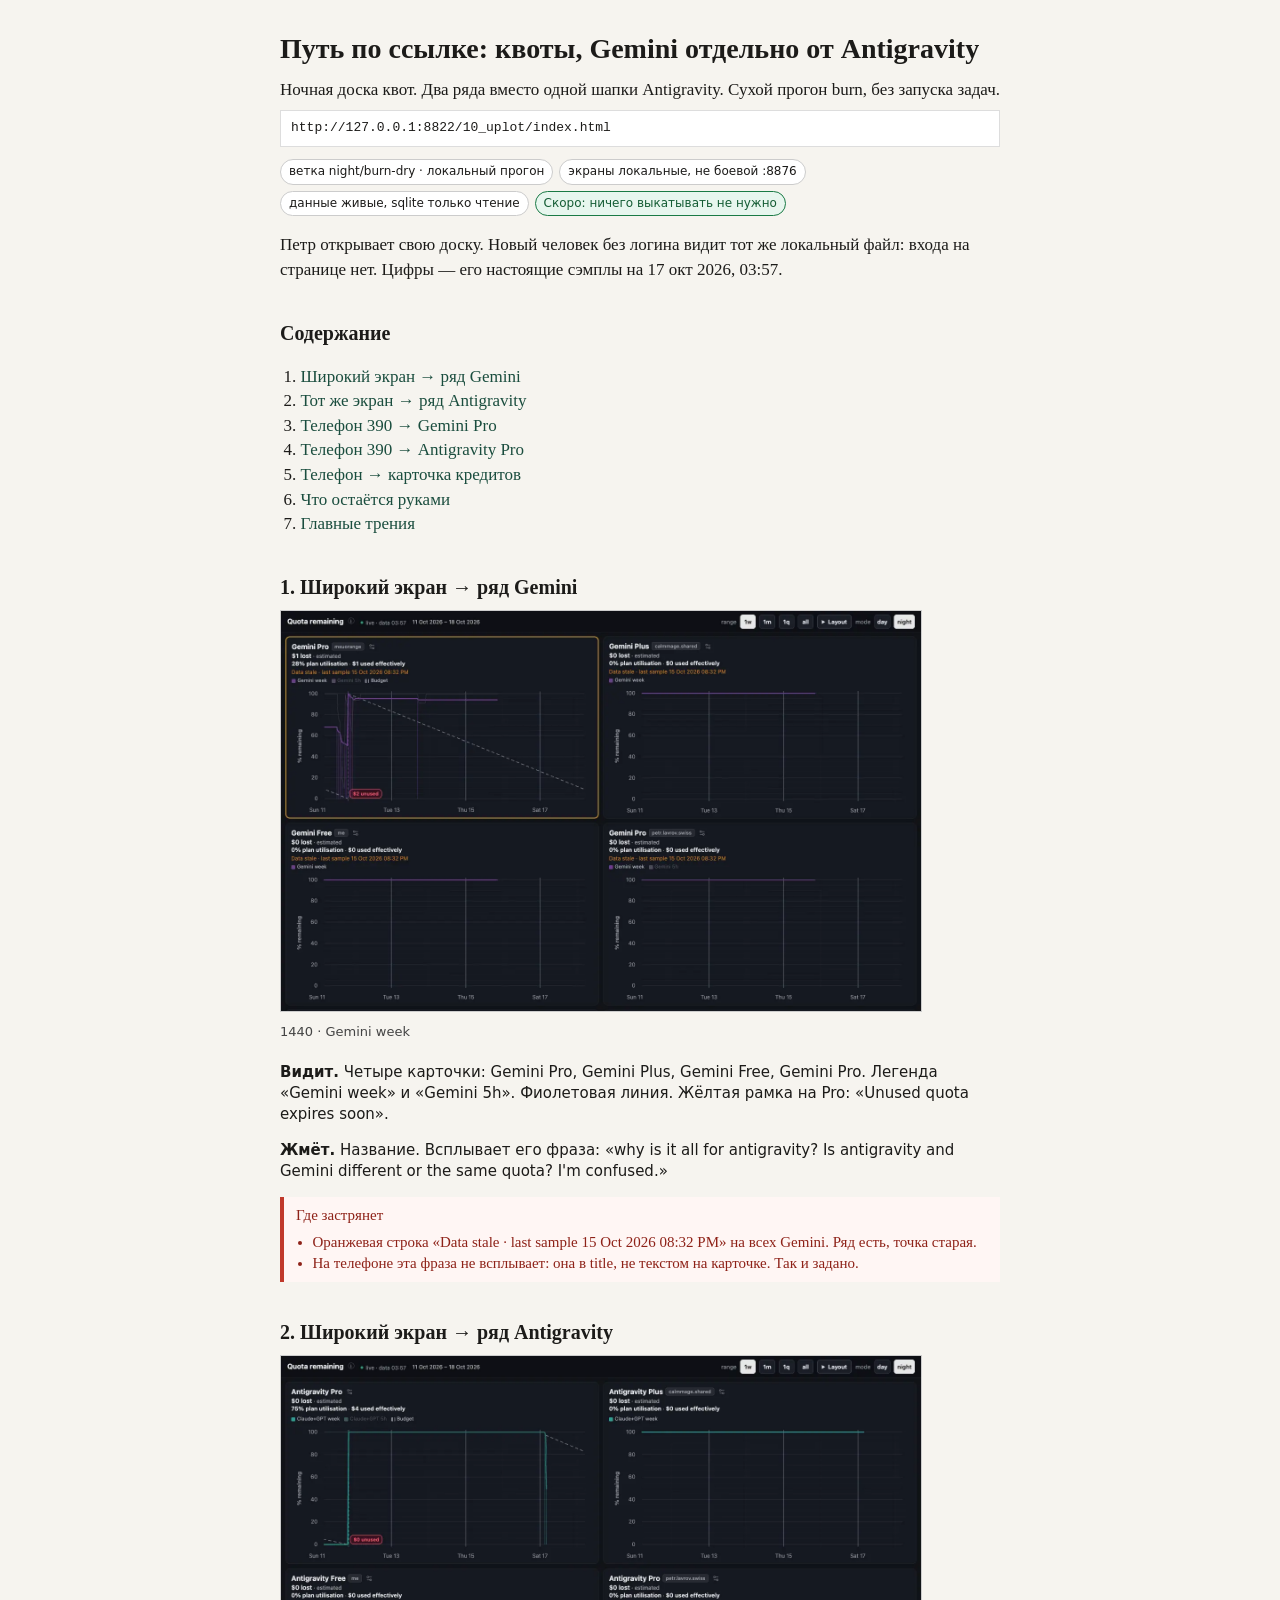
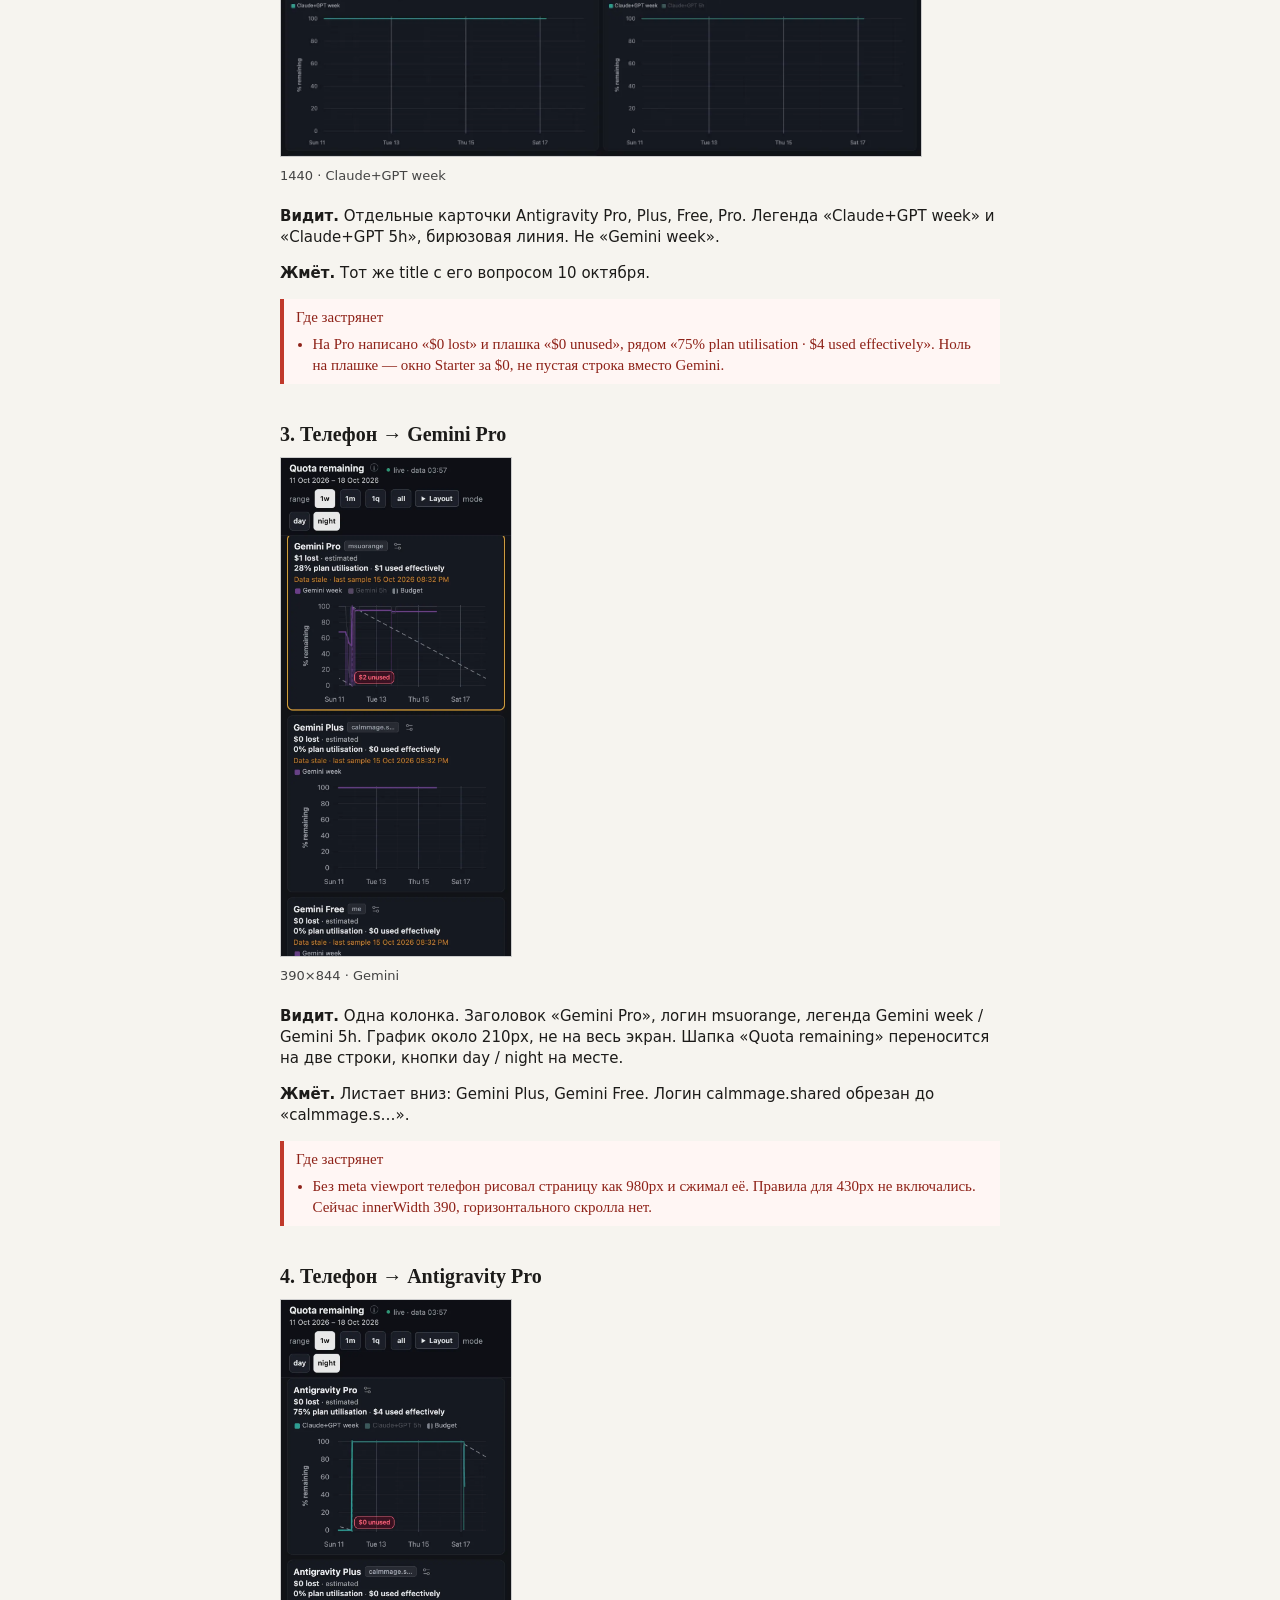
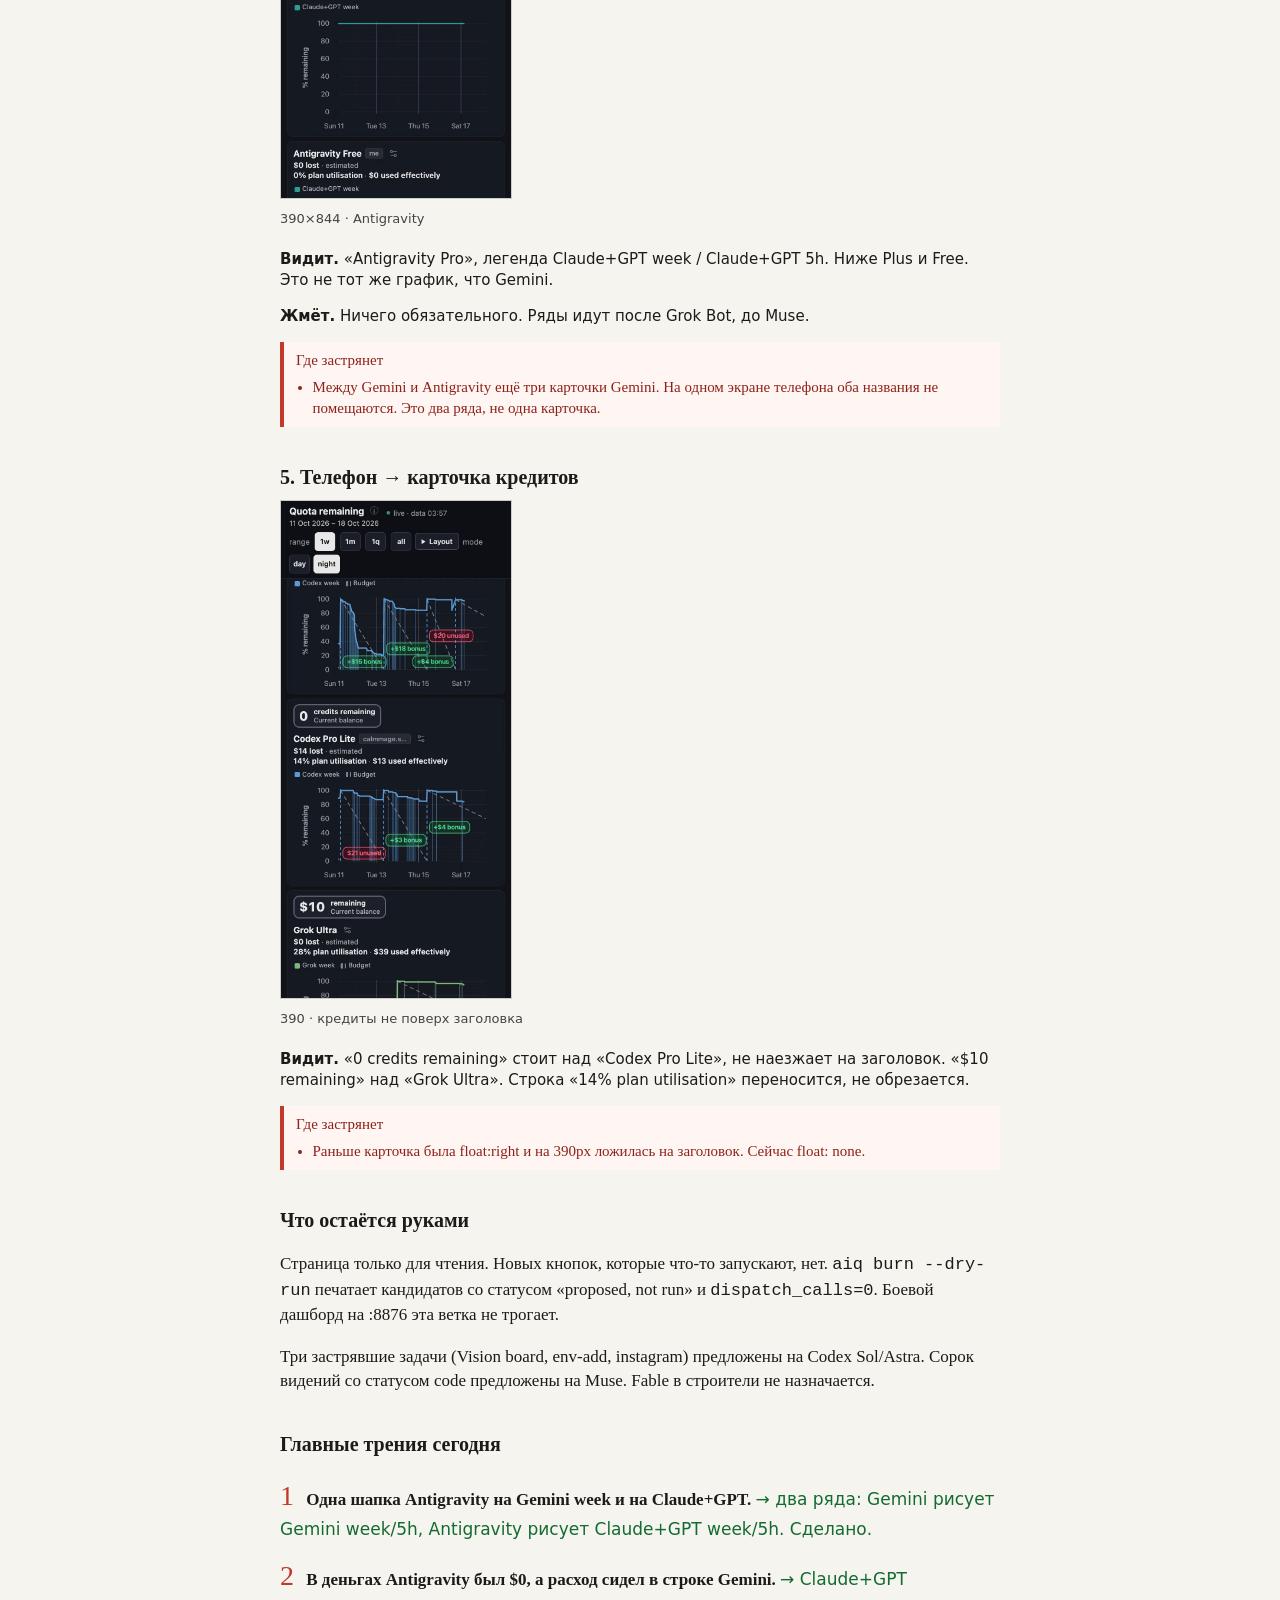
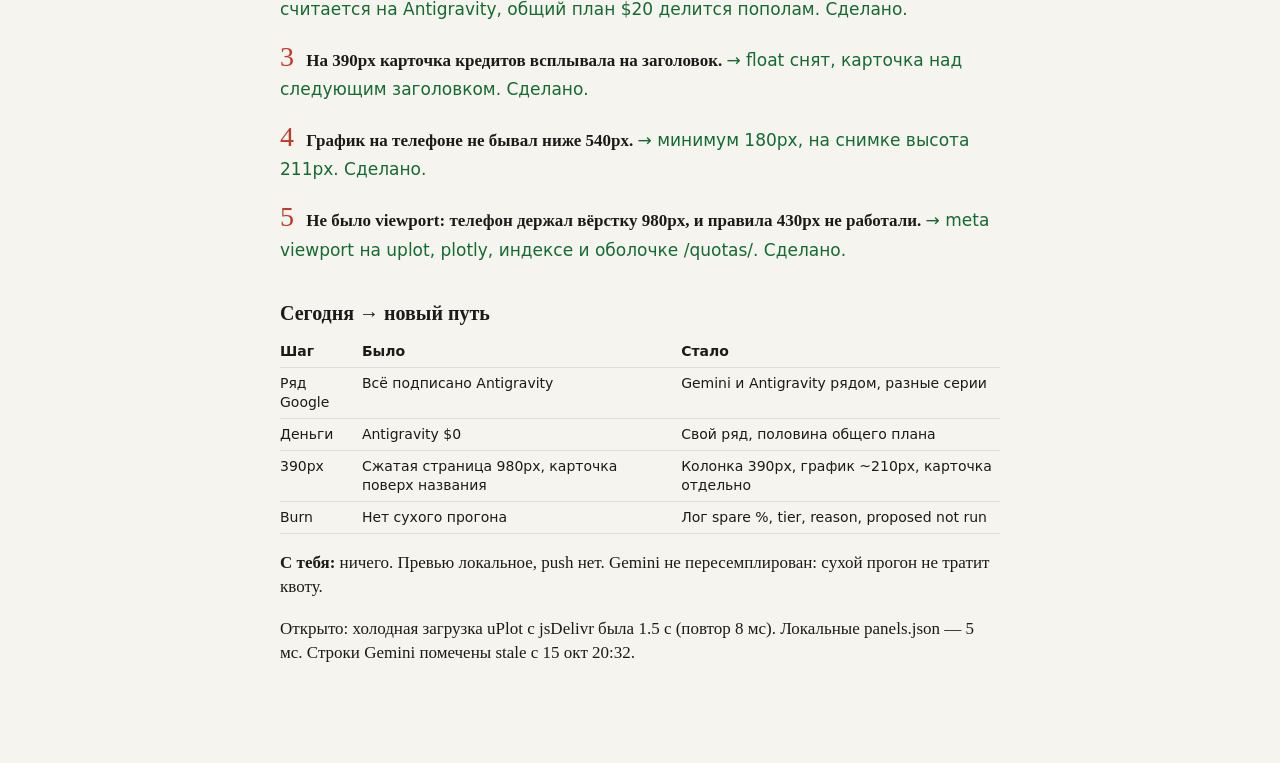
==== docs/journey/index.html @ d77d855f "Split Gemini from Antigravity and dry-run spare-quota burns. Pick stays grok, claude, codex unless a" ====
<!DOCTYPE html>
<html lang="ru">
<head>
<meta charset="utf-8"/>
<meta name="viewport" content="width=device-width, initial-scale=1"/>
<title>Путь по ссылке: квоты Gemini и Antigravity</title>
<style>
  :root { color-scheme: light; }
  body { margin: 0; background: #f6f4ef; color: #1c1b19; font: 17px/1.45 Georgia, "Iowan Old Style", serif; }
  main { max-width: 720px; margin: 0 auto; padding: 32px 20px 80px; }
  h1 { font-size: 28px; line-height: 1.2; margin: 0 0 12px; }
  h2 { font-size: 20px; margin: 36px 0 8px; }
  a { color: #1a4d3e; }
  .post { margin: 0 0 8px; }
  code.box { display: block; background: #fff; border: 1px solid #ddd; padding: 8px 10px; font-family: ui-monospace, monospace; font-size: 13px; overflow-wrap: anywhere; }
  .chips { display: flex; flex-wrap: wrap; gap: 6px; margin: 12px 0; }
  .chip { font: 12px/1.3 ui-sans-serif, system-ui, sans-serif; background: #fff; border: 1px solid #ccc; border-radius: 99px; padding: 4px 8px; }
  .chip.green { background: #e7f6ee; border-color: #1a7a45; color: #145c34; }
  nav ol { padding-left: 1.2em; }
  nav a { text-decoration: none; }
  figure { margin: 12px 0; }
  .strip { display: flex; gap: 12px; overflow-x: auto; padding-bottom: 6px; }
  .strip figure { margin: 0; flex: 0 0 auto; }
  .strip img.phone { width: 230px; height: auto; border: 1px solid #ccc; background: #111; }
  .strip img.wide { width: 640px; max-width: 100%; height: auto; border: 1px solid #ccc; }
  figcaption { font: 13px/1.3 ui-sans-serif, system-ui, sans-serif; color: #444; margin-top: 4px; }
  .lines { font: 15px/1.4 ui-sans-serif, system-ui, sans-serif; }
  .stuck { margin-top: 8px; background: #fff6f4; border-left: 4px solid #c0392b; padding: 8px 12px; font-family: "Marker Felt", "Bradley Hand", cursive; color: #8e2218; }
  .stuck ul { margin: 6px 0 0; padding-left: 1.1em; }
  .fix { color: #146b32; font-family: ui-sans-serif, system-ui, sans-serif; font-style: normal; }
  ol.fric { list-style: none; padding: 0; }
  ol.fric li { margin: 0 0 14px; }
  ol.fric .n { font-family: "Marker Felt", "Bradley Hand", cursive; color: #c0392b; font-size: 28px; margin-right: 8px; }
  table { width: 100%; border-collapse: collapse; font: 14px/1.35 ui-sans-serif, system-ui, sans-serif; }
  th, td { border-bottom: 1px solid #ddd; text-align: left; vertical-align: top; padding: 6px 8px 6px 0; }
  .frame { max-height: 420px; overflow: auto; border: 1px solid #ccc; background: #111; }
</style>
</head>
<body>
<main>
<h1>Путь по ссылке: квоты, Gemini отдельно от Antigravity</h1>
<p class="post">Ночная доска квот. Два ряда вместо одной шапки Antigravity. Сухой прогон burn, без запуска задач.</p>
<code class="box">http://127.0.0.1:8822/10_uplot/index.html</code>
<div class="chips">
  <span class="chip">ветка night/burn-dry · локальный прогон</span>
  <span class="chip">экраны локальные, не боевой :8876</span>
  <span class="chip">данные живые, sqlite только чтение</span>
  <span class="chip green">Скоро: ничего выкатывать не нужно</span>
</div>
<p>Петр открывает свою доску. Новый человек без логина видит тот же локальный файл: входа на странице нет. Цифры — его настоящие сэмплы на 17 окт 2026, 03:57.</p>
<nav>
<h2>Содержание</h2>
<ol>
  <li><a href="#s1">Широкий экран → ряд Gemini</a></li>
  <li><a href="#s2">Тот же экран → ряд Antigravity</a></li>
  <li><a href="#s3">Телефон 390 → Gemini Pro</a></li>
  <li><a href="#s4">Телефон 390 → Antigravity Pro</a></li>
  <li><a href="#s5">Телефон → карточка кредитов</a></li>
  <li><a href="#admin">Что остаётся руками</a></li>
  <li><a href="#fric">Главные трения</a></li>
</ol>
</nav>

<section id="s1">
<h2>1. Широкий экран → ряд Gemini</h2>
<div class="strip"><figure><img class="wide" src="img/01-desktop-gemini.webp" alt="Четыре панели Gemini на широком экране"/><figcaption>1440 · Gemini week</figcaption></figure></div>
<div class="lines">
<p><b>Видит.</b> Четыре карточки: Gemini Pro, Gemini Plus, Gemini Free, Gemini Pro. Легенда «Gemini week» и «Gemini 5h». Фиолетовая линия. Жёлтая рамка на Pro: «Unused quota expires soon».</p>
<p><b>Жмёт.</b> Название. Всплывает его фраза: «why is it all for antigravity? Is antigravity and Gemini different or the same quota? I'm confused.»</p>
<div class="stuck">Где застрянет
<ul>
<li>Оранжевая строка «Data stale · last sample 15 Oct 2026 08:32 PM» на всех Gemini. Ряд есть, точка старая.</li>
<li>На телефоне эта фраза не всплывает: она в title, не текстом на карточке. Так и задано.</li>
</ul>
</div>
</div>
</section>

<section id="s2">
<h2>2. Широкий экран → ряд Antigravity</h2>
<div class="strip"><figure><img class="wide" src="img/02-desktop-antigravity.webp" alt="Четыре панели Antigravity с легендой Claude+GPT"/><figcaption>1440 · Claude+GPT week</figcaption></figure></div>
<div class="lines">
<p><b>Видит.</b> Отдельные карточки Antigravity Pro, Plus, Free, Pro. Легенда «Claude+GPT week» и «Claude+GPT 5h», бирюзовая линия. Не «Gemini week».</p>
<p><b>Жмёт.</b> Тот же title с его вопросом 10 октября.</p>
<div class="stuck">Где застрянет
<ul>
<li>На Pro написано «$0 lost» и плашка «$0 unused», рядом «75% plan utilisation · $4 used effectively». Ноль на плашке — окно Starter за $0, не пустая строка вместо Gemini.</li>
</ul>
</div>
</div>
</section>

<section id="s3">
<h2>3. Телефон → Gemini Pro</h2>
<div class="strip"><figure><img class="phone" src="img/03-phone-gemini.webp" alt="Телефон: Gemini Pro и Gemini Plus"/><figcaption>390×844 · Gemini</figcaption></figure></div>
<div class="lines">
<p><b>Видит.</b> Одна колонка. Заголовок «Gemini Pro», логин msuorange, легенда Gemini week / Gemini 5h. График около 210px, не на весь экран. Шапка «Quota remaining» переносится на две строки, кнопки day / night на месте.</p>
<p><b>Жмёт.</b> Листает вниз: Gemini Plus, Gemini Free. Логин calmmage.shared обрезан до «calmmage.s…».</p>
<div class="stuck">Где застрянет
<ul>
<li>Без meta viewport телефон рисовал страницу как 980px и сжимал её. Правила для 430px не включались. Сейчас innerWidth 390, горизонтального скролла нет.</li>
</ul>
</div>
</div>
</section>

<section id="s4">
<h2>4. Телефон → Antigravity Pro</h2>
<div class="strip"><figure><img class="phone" src="img/04-phone-antigravity.webp" alt="Телефон: Antigravity Pro с Claude+GPT week"/><figcaption>390×844 · Antigravity</figcaption></figure></div>
<div class="lines">
<p><b>Видит.</b> «Antigravity Pro», легенда Claude+GPT week / Claude+GPT 5h. Ниже Plus и Free. Это не тот же график, что Gemini.</p>
<p><b>Жмёт.</b> Ничего обязательного. Ряды идут после Grok Bot, до Muse.</p>
<div class="stuck">Где застрянет
<ul>
<li>Между Gemini и Antigravity ещё три карточки Gemini. На одном экране телефона оба названия не помещаются. Это два ряда, не одна карточка.</li>
</ul>
</div>
</div>
</section>

<section id="s5">
<h2>5. Телефон → карточка кредитов</h2>
<div class="strip"><figure><img class="phone" src="img/05-phone-codex-credits.webp" alt="Телефон: кредиты Codex над заголовком следующей панели"/><figcaption>390 · кредиты не поверх заголовка</figcaption></figure></div>
<div class="lines">
<p><b>Видит.</b> «0 credits remaining» стоит над «Codex Pro Lite», не наезжает на заголовок. «$10 remaining» над «Grok Ultra». Строка «14% plan utilisation» переносится, не обрезается.</p>
<div class="stuck">Где застрянет
<ul>
<li>Раньше карточка была float:right и на 390px ложилась на заголовок. Сейчас float: none.</li>
</ul>
</div>
</div>
</section>

<section id="admin">
<h2>Что остаётся руками</h2>
<p>Страница только для чтения. Новых кнопок, которые что-то запускают, нет. <code>aiq burn --dry-run</code> печатает кандидатов со статусом «proposed, not run» и <code>dispatch_calls=0</code>. Боевой дашборд на :8876 эта ветка не трогает.</p>
<p>Три застрявшие задачи (Vision board, env-add, instagram) предложены на Codex Sol/Astra. Сорок видений со статусом code предложены на Muse. Fable в строители не назначается.</p>
</section>

<section id="fric">
<h2>Главные трения сегодня</h2>
<ol class="fric">
<li><span class="n">1</span> <b>Одна шапка Antigravity на Gemini week и на Claude+GPT.</b> <span class="fix">→ два ряда: Gemini рисует Gemini week/5h, Antigravity рисует Claude+GPT week/5h. Сделано.</span></li>
<li><span class="n">2</span> <b>В деньгах Antigravity был $0, а расход сидел в строке Gemini.</b> <span class="fix">→ Claude+GPT считается на Antigravity, общий план $20 делится пополам. Сделано.</span></li>
<li><span class="n">3</span> <b>На 390px карточка кредитов всплывала на заголовок.</b> <span class="fix">→ float снят, карточка над следующим заголовком. Сделано.</span></li>
<li><span class="n">4</span> <b>График на телефоне не бывал ниже 540px.</b> <span class="fix">→ минимум 180px, на снимке высота 211px. Сделано.</span></li>
<li><span class="n">5</span> <b>Не было viewport: телефон держал вёрстку 980px, и правила 430px не работали.</b> <span class="fix">→ meta viewport на uplot, plotly, индексе и оболочке /quotas/. Сделано.</span></li>
</ol>
<h2>Сегодня → новый путь</h2>
<table>
<tr><th>Шаг</th><th>Было</th><th>Стало</th></tr>
<tr><td>Ряд Google</td><td>Всё подписано Antigravity</td><td>Gemini и Antigravity рядом, разные серии</td></tr>
<tr><td>Деньги</td><td>Antigravity $0</td><td>Свой ряд, половина общего плана</td></tr>
<tr><td>390px</td><td>Сжатая страница 980px, карточка поверх названия</td><td>Колонка 390px, график ~210px, карточка отдельно</td></tr>
<tr><td>Burn</td><td>Нет сухого прогона</td><td>Лог spare %, tier, reason, proposed not run</td></tr>
</table>
<p><b>С тебя:</b> ничего. Превью локальное, push нет. Gemini не пересемплирован: сухой прогон не тратит квоту.</p>
<p>Открыто: холодная загрузка uPlot с jsDelivr была 1.5 с (повтор 8 мс). Локальные panels.json — 5 мс. Строки Gemini помечены stale с 15 окт 20:32.</p>
</section>
</main>
</body>
</html>
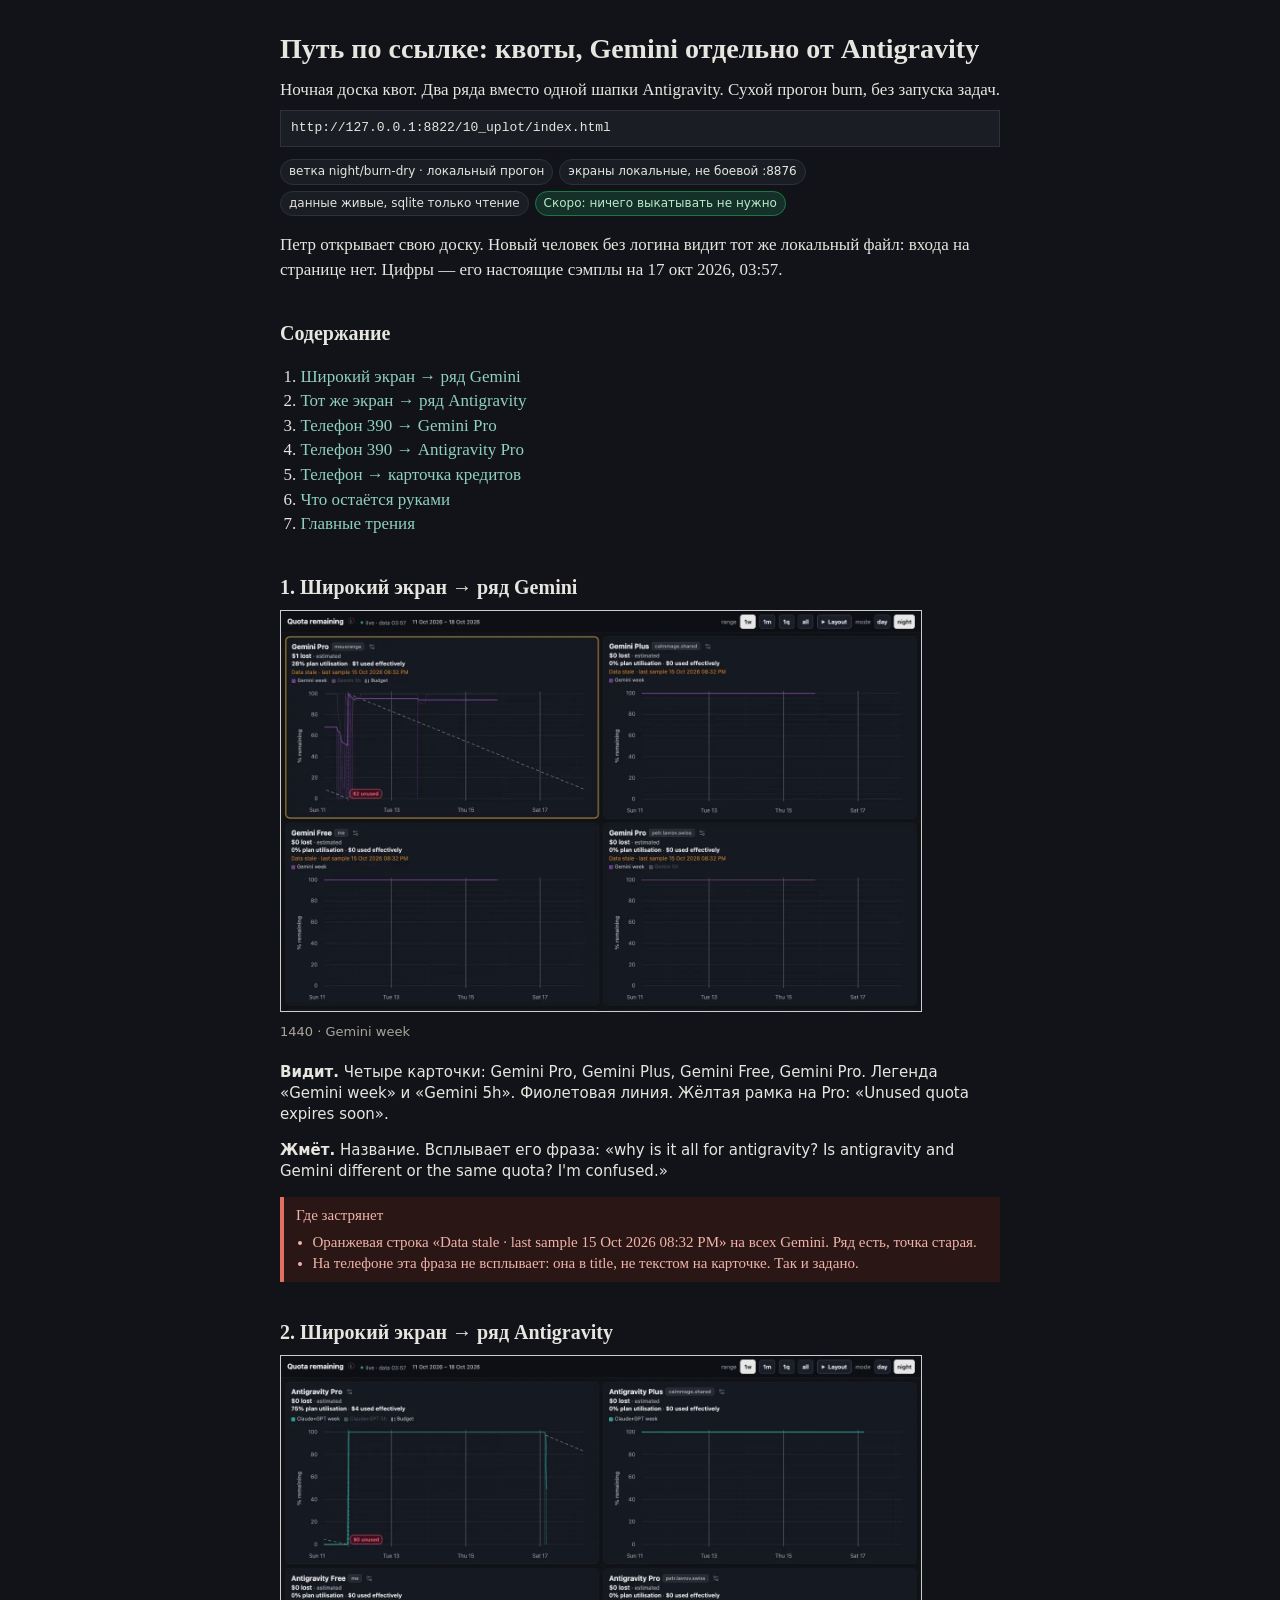
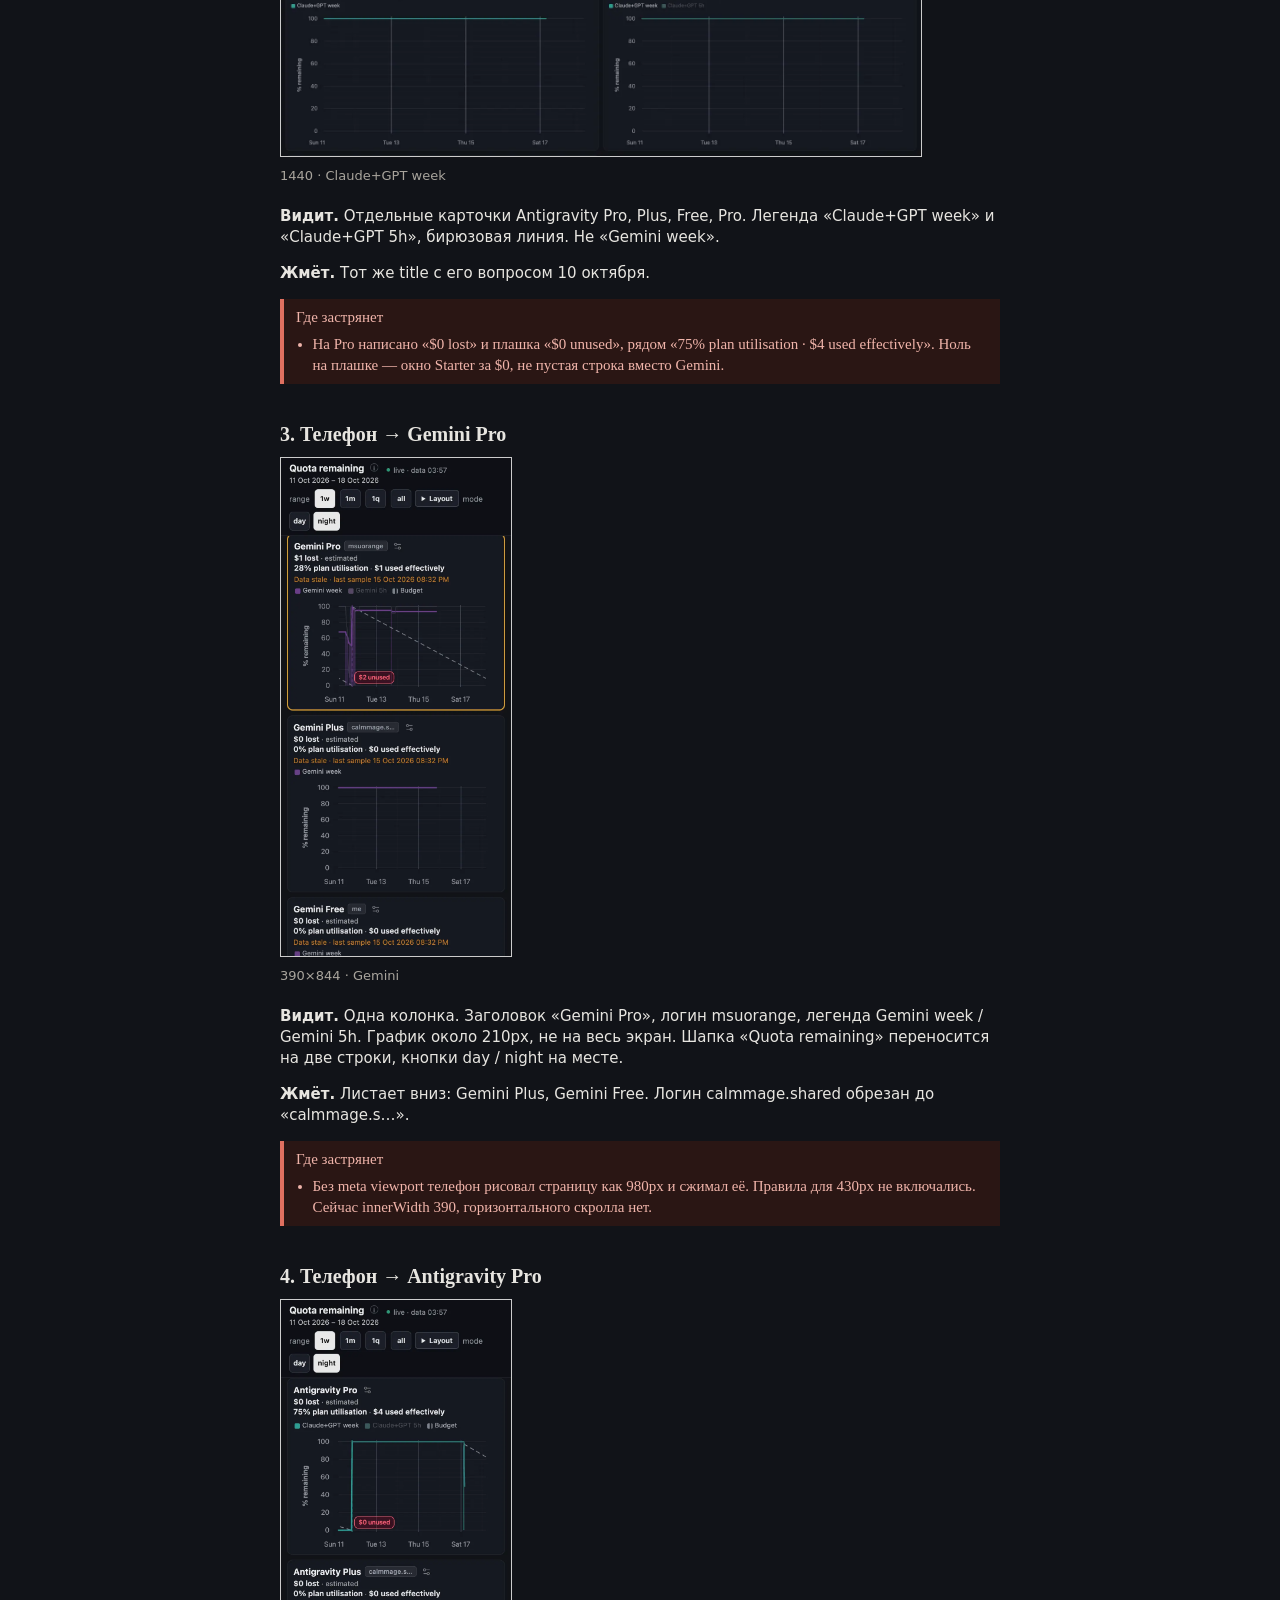
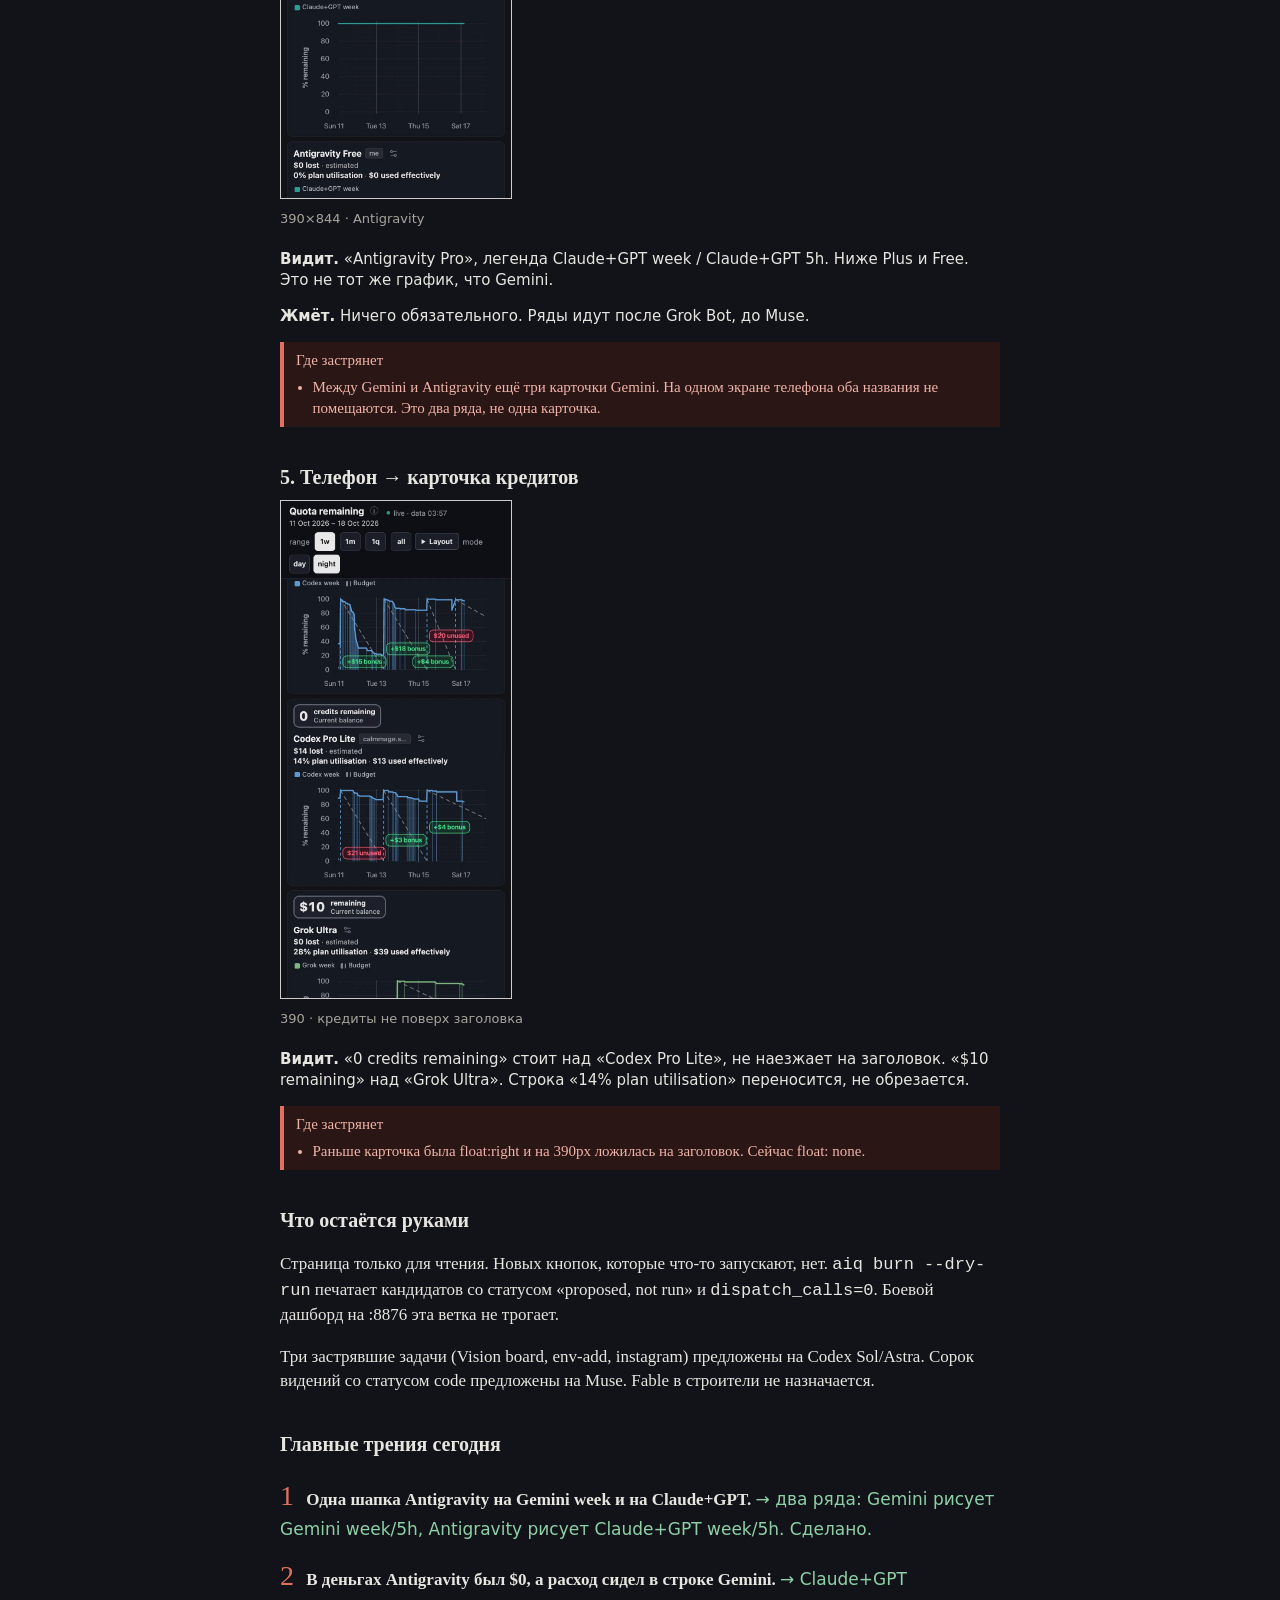
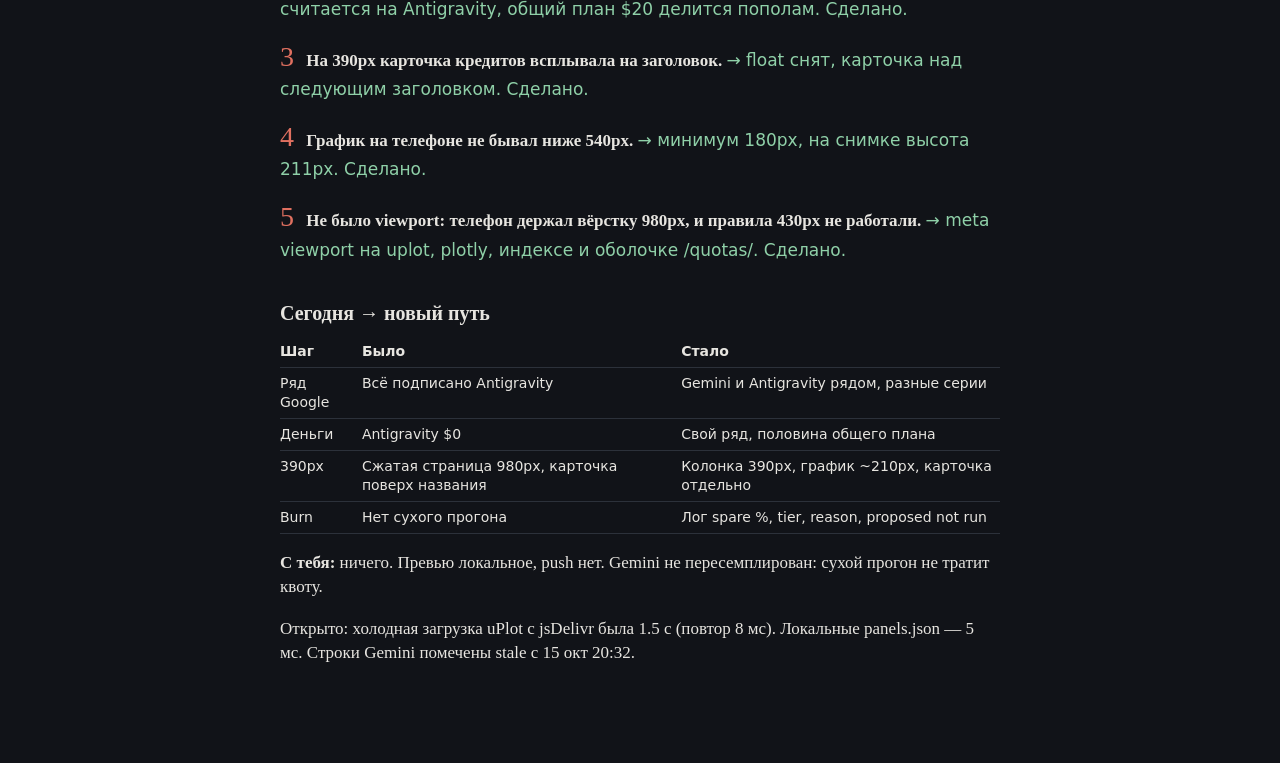
==== commit 4f56a46f: "Retint the quota journey to the night board. The report was a cream page. It now uses the same dark " ====
--- a/docs/journey/index.html
+++ b/docs/journey/index.html
@@ -5,17 +5,17 @@
 <meta name="viewport" content="width=device-width, initial-scale=1"/>
 <title>Путь по ссылке: квоты Gemini и Antigravity</title>
 <style>
-  :root { color-scheme: light; }
-  body { margin: 0; background: #f6f4ef; color: #1c1b19; font: 17px/1.45 Georgia, "Iowan Old Style", serif; }
+  :root { color-scheme: dark; }
+  body { margin: 0; background: #111318; color: #e7e5e0; font: 17px/1.45 Georgia, "Iowan Old Style", serif; }
   main { max-width: 720px; margin: 0 auto; padding: 32px 20px 80px; }
   h1 { font-size: 28px; line-height: 1.2; margin: 0 0 12px; }
   h2 { font-size: 20px; margin: 36px 0 8px; }
-  a { color: #1a4d3e; }
+  a { color: #8fd0c0; }
   .post { margin: 0 0 8px; }
-  code.box { display: block; background: #fff; border: 1px solid #ddd; padding: 8px 10px; font-family: ui-monospace, monospace; font-size: 13px; overflow-wrap: anywhere; }
+  code.box { display: block; background: #1a1d24; color: #e7e5e0; border: 1px solid #2c313a; padding: 8px 10px; font-family: ui-monospace, monospace; font-size: 13px; overflow-wrap: anywhere; }
   .chips { display: flex; flex-wrap: wrap; gap: 6px; margin: 12px 0; }
-  .chip { font: 12px/1.3 ui-sans-serif, system-ui, sans-serif; background: #fff; border: 1px solid #ccc; border-radius: 99px; padding: 4px 8px; }
-  .chip.green { background: #e7f6ee; border-color: #1a7a45; color: #145c34; }
+  .chip { font: 12px/1.3 ui-sans-serif, system-ui, sans-serif; background: #1a1d24; color: #e7e5e0; border: 1px solid #2c313a; border-radius: 99px; padding: 4px 8px; }
+  .chip.green { background: #143028; border-color: #1a7a45; color: #b7ebc9; }
   nav ol { padding-left: 1.2em; }
   nav a { text-decoration: none; }
   figure { margin: 12px 0; }
@@ -23,16 +23,16 @@
   .strip figure { margin: 0; flex: 0 0 auto; }
   .strip img.phone { width: 230px; height: auto; border: 1px solid #ccc; background: #111; }
   .strip img.wide { width: 640px; max-width: 100%; height: auto; border: 1px solid #ccc; }
-  figcaption { font: 13px/1.3 ui-sans-serif, system-ui, sans-serif; color: #444; margin-top: 4px; }
+  figcaption { font: 13px/1.3 ui-sans-serif, system-ui, sans-serif; color: #a8a49c; margin-top: 4px; }
   .lines { font: 15px/1.4 ui-sans-serif, system-ui, sans-serif; }
-  .stuck { margin-top: 8px; background: #fff6f4; border-left: 4px solid #c0392b; padding: 8px 12px; font-family: "Marker Felt", "Bradley Hand", cursive; color: #8e2218; }
+  .stuck { margin-top: 8px; background: #2a1614; border-left: 4px solid #e07060; padding: 8px 12px; font-family: "Marker Felt", "Bradley Hand", cursive; color: #f0b4aa; }
   .stuck ul { margin: 6px 0 0; padding-left: 1.1em; }
-  .fix { color: #146b32; font-family: ui-sans-serif, system-ui, sans-serif; font-style: normal; }
+  .fix { color: #8fd0a8; font-family: ui-sans-serif, system-ui, sans-serif; font-style: normal; }
   ol.fric { list-style: none; padding: 0; }
   ol.fric li { margin: 0 0 14px; }
-  ol.fric .n { font-family: "Marker Felt", "Bradley Hand", cursive; color: #c0392b; font-size: 28px; margin-right: 8px; }
+  ol.fric .n { font-family: "Marker Felt", "Bradley Hand", cursive; color: #e07060; font-size: 28px; margin-right: 8px; }
   table { width: 100%; border-collapse: collapse; font: 14px/1.35 ui-sans-serif, system-ui, sans-serif; }
-  th, td { border-bottom: 1px solid #ddd; text-align: left; vertical-align: top; padding: 6px 8px 6px 0; }
+  th, td { border-bottom: 1px solid #2c313a; text-align: left; vertical-align: top; padding: 6px 8px 6px 0; }
   .frame { max-height: 420px; overflow: auto; border: 1px solid #ccc; background: #111; }
 </style>
 </head>
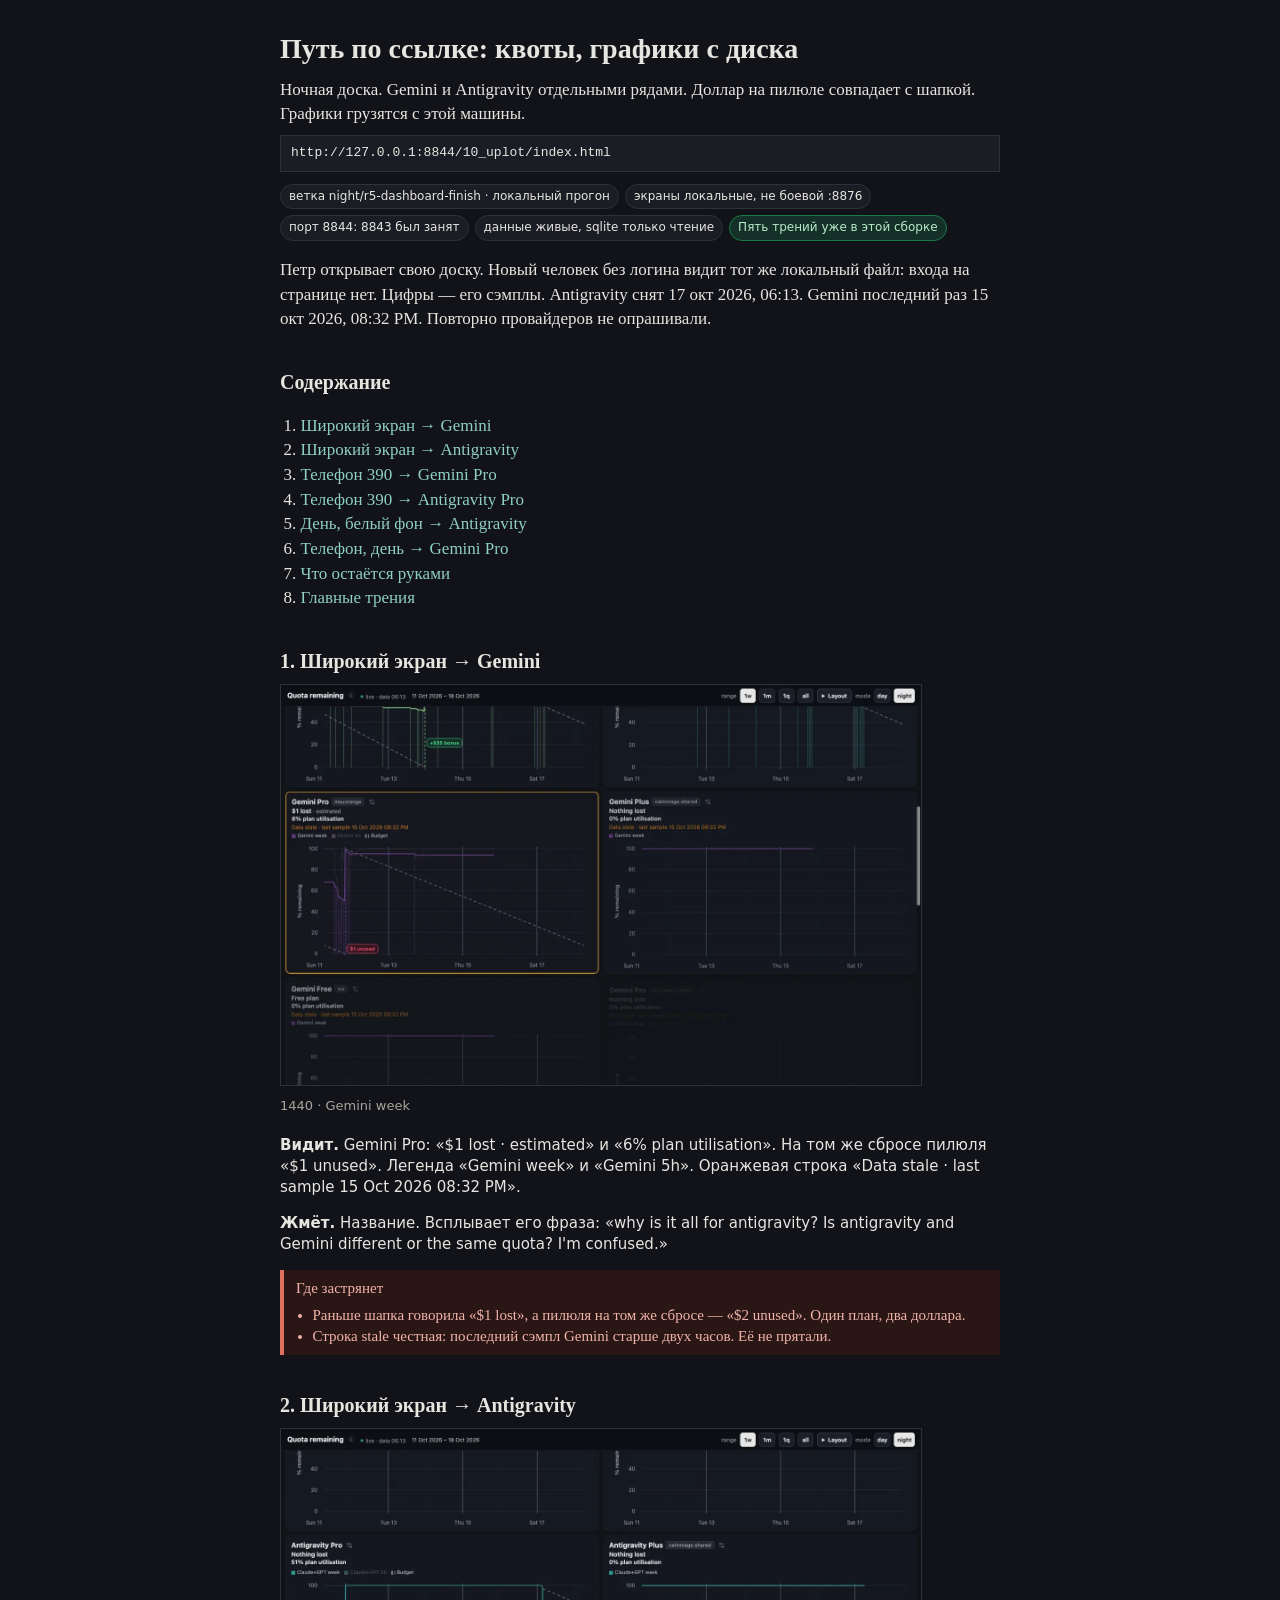
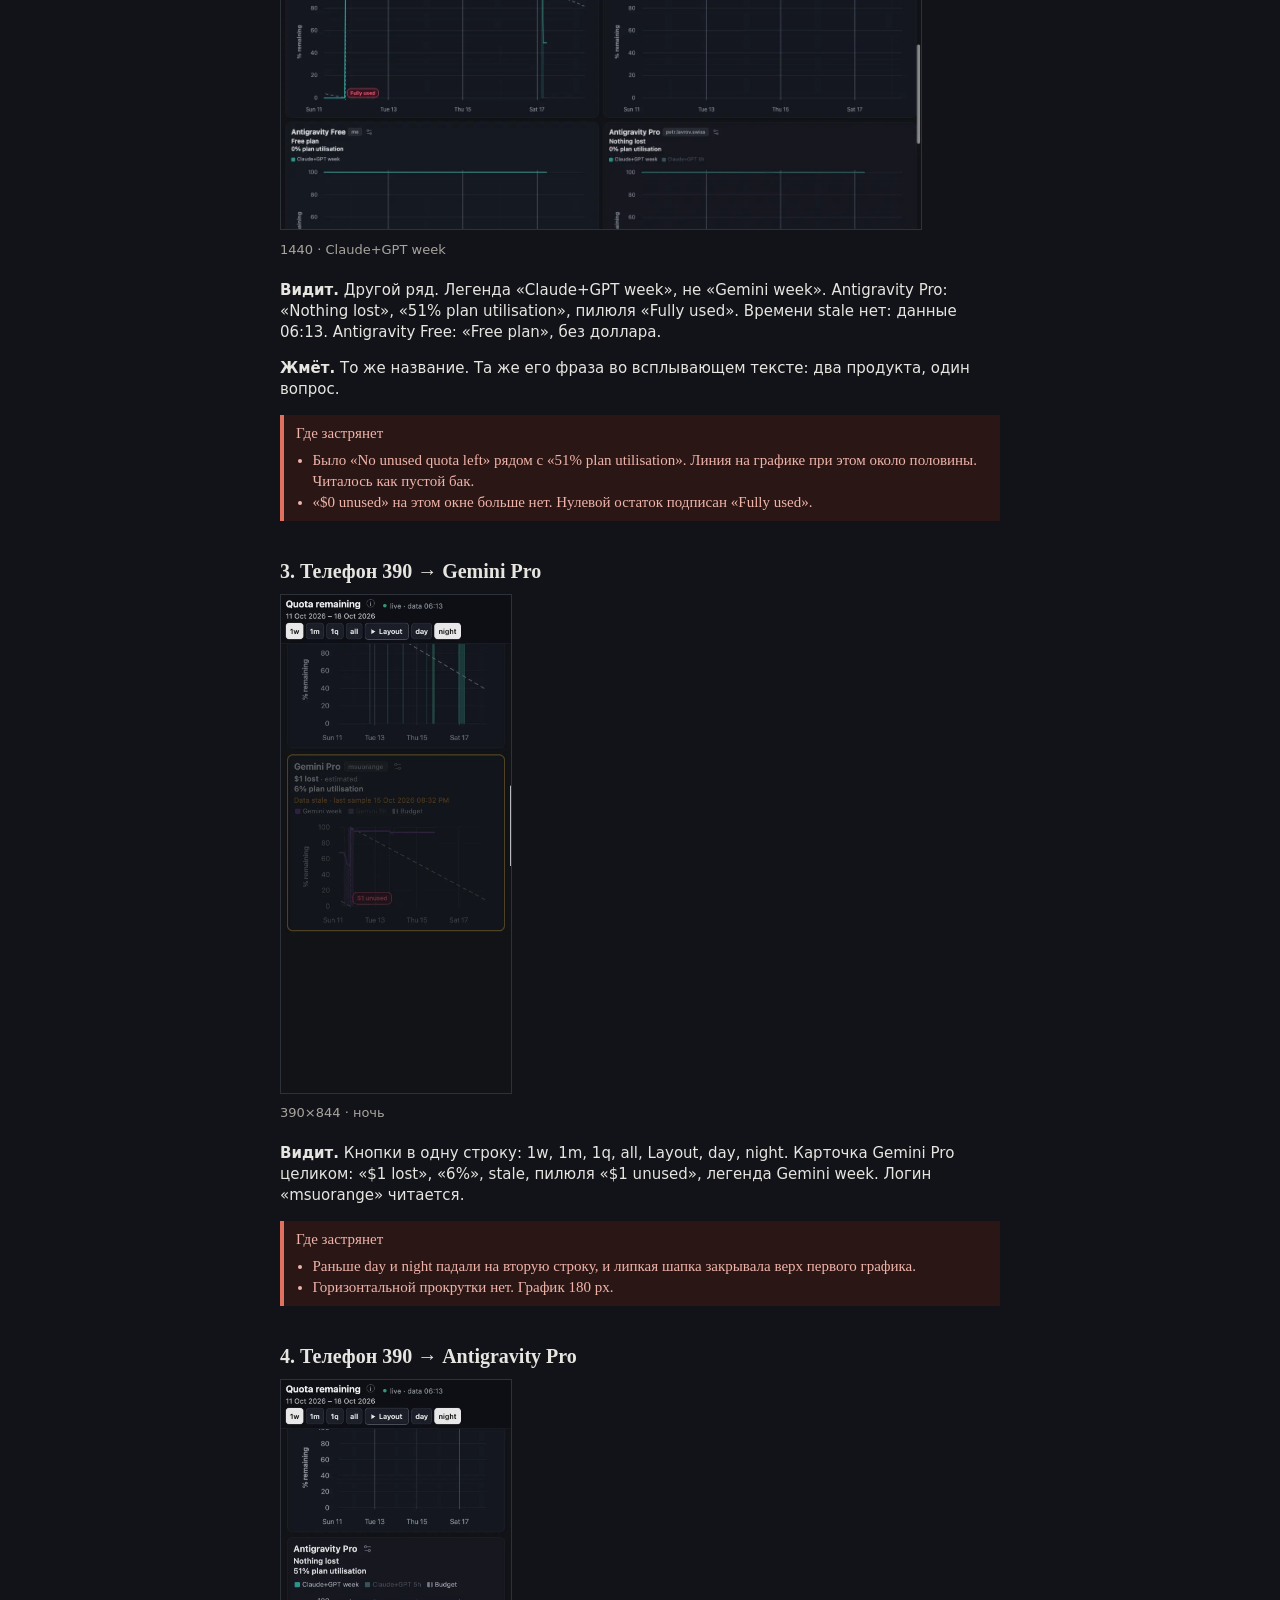
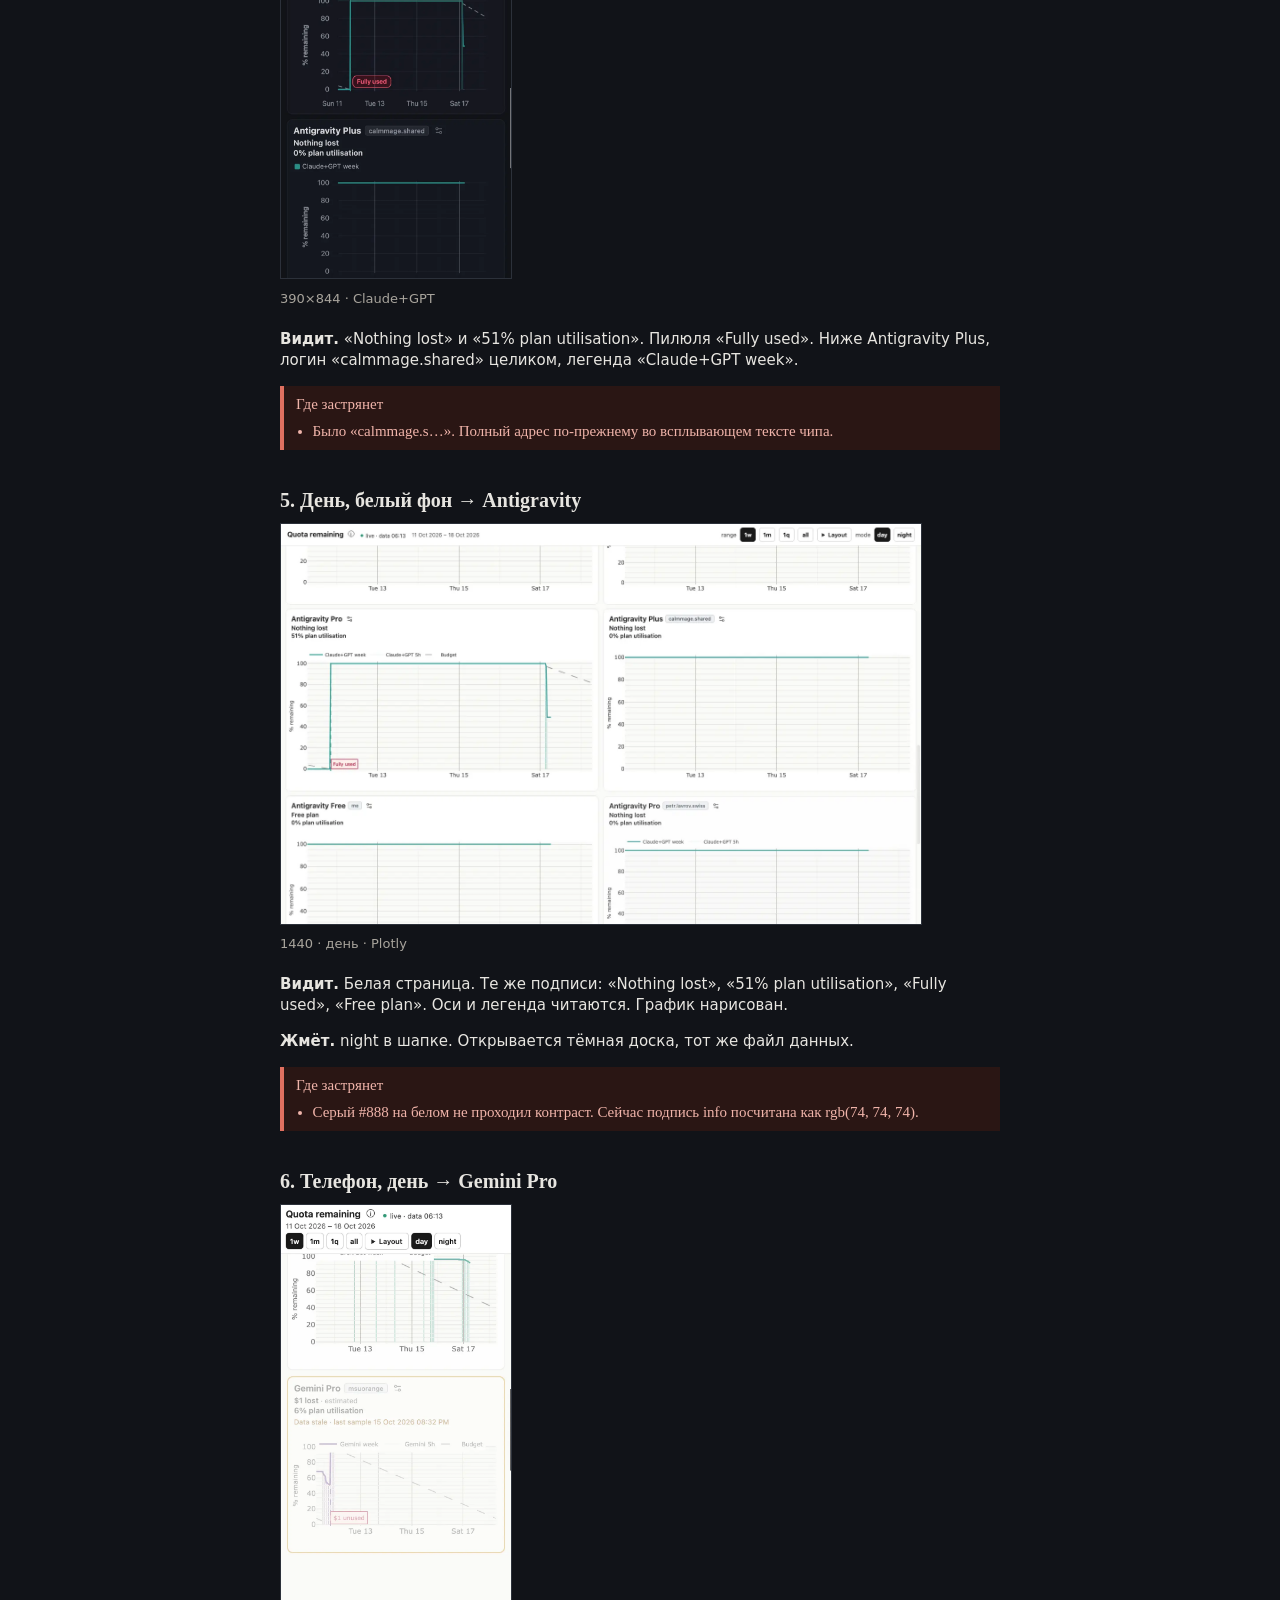
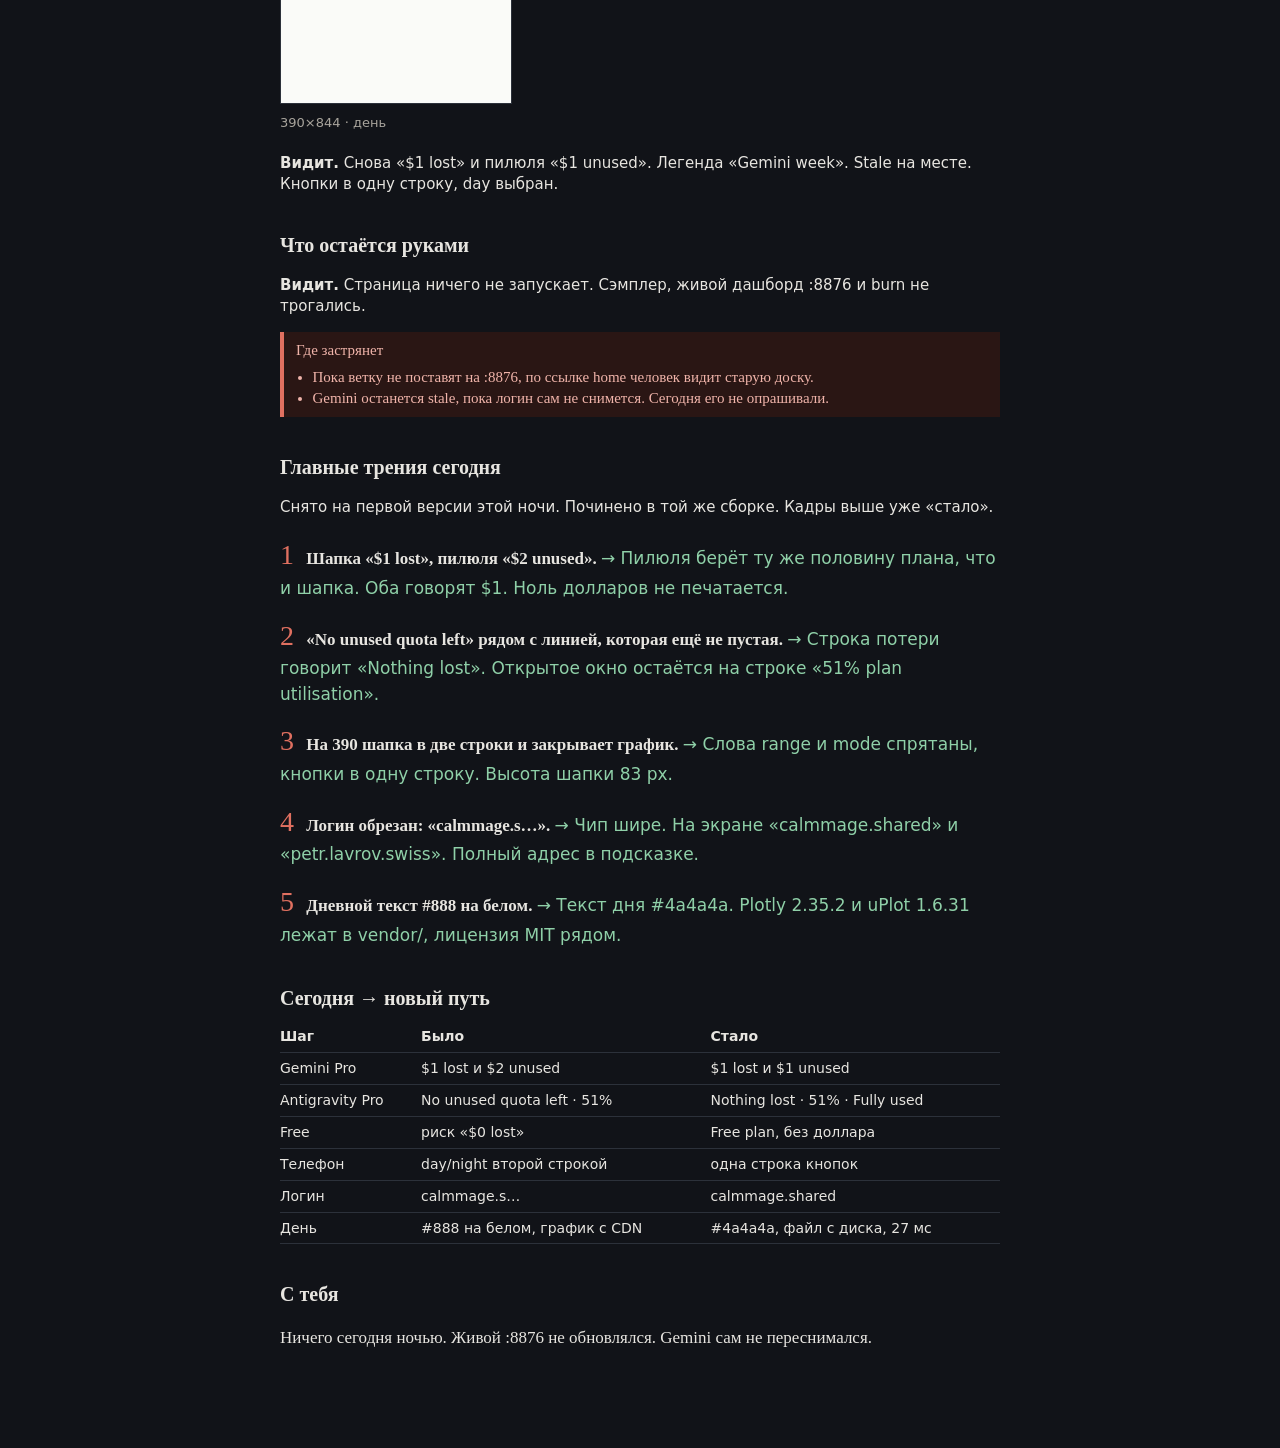
==== commit 1f94acfc: "Serve quota charts locally and keep the dollar labels consistent. Plotly 2.35.2 and uPlot 1.6.31 loa" ====
--- a/docs/journey/index.html
+++ b/docs/journey/index.html
@@ -3,7 +3,7 @@
 <head>
 <meta charset="utf-8"/>
 <meta name="viewport" content="width=device-width, initial-scale=1"/>
-<title>Путь по ссылке: квоты Gemini и Antigravity</title>
+<title>Путь по ссылке: квоты, локальные графики</title>
 <style>
   :root { color-scheme: dark; }
   body { margin: 0; background: #111318; color: #e7e5e0; font: 17px/1.45 Georgia, "Iowan Old Style", serif; }
@@ -21,8 +21,8 @@
   figure { margin: 12px 0; }
   .strip { display: flex; gap: 12px; overflow-x: auto; padding-bottom: 6px; }
   .strip figure { margin: 0; flex: 0 0 auto; }
-  .strip img.phone { width: 230px; height: auto; border: 1px solid #ccc; background: #111; }
-  .strip img.wide { width: 640px; max-width: 100%; height: auto; border: 1px solid #ccc; }
+  .strip img.phone { width: 230px; height: auto; border: 1px solid #2c313a; background: #111; }
+  .strip img.wide { width: 640px; max-width: 100%; height: auto; border: 1px solid #2c313a; }
   figcaption { font: 13px/1.3 ui-sans-serif, system-ui, sans-serif; color: #a8a49c; margin-top: 4px; }
   .lines { font: 15px/1.4 ui-sans-serif, system-ui, sans-serif; }
   .stuck { margin-top: 8px; background: #2a1614; border-left: 4px solid #e07060; padding: 8px 12px; font-family: "Marker Felt", "Bradley Hand", cursive; color: #f0b4aa; }
@@ -33,130 +33,151 @@
   ol.fric .n { font-family: "Marker Felt", "Bradley Hand", cursive; color: #e07060; font-size: 28px; margin-right: 8px; }
   table { width: 100%; border-collapse: collapse; font: 14px/1.35 ui-sans-serif, system-ui, sans-serif; }
   th, td { border-bottom: 1px solid #2c313a; text-align: left; vertical-align: top; padding: 6px 8px 6px 0; }
-  .frame { max-height: 420px; overflow: auto; border: 1px solid #ccc; background: #111; }
 </style>
 </head>
 <body>
 <main>
-<h1>Путь по ссылке: квоты, Gemini отдельно от Antigravity</h1>
-<p class="post">Ночная доска квот. Два ряда вместо одной шапки Antigravity. Сухой прогон burn, без запуска задач.</p>
-<code class="box">http://127.0.0.1:8822/10_uplot/index.html</code>
+<h1>Путь по ссылке: квоты, графики с диска</h1>
+<p class="post">Ночная доска. Gemini и Antigravity отдельными рядами. Доллар на пилюле совпадает с шапкой. Графики грузятся с этой машины.</p>
+<code class="box">http://127.0.0.1:8844/10_uplot/index.html</code>
 <div class="chips">
-  <span class="chip">ветка night/burn-dry · локальный прогон</span>
+  <span class="chip">ветка night/r5-dashboard-finish · локальный прогон</span>
   <span class="chip">экраны локальные, не боевой :8876</span>
+  <span class="chip">порт 8844: 8843 был занят</span>
   <span class="chip">данные живые, sqlite только чтение</span>
-  <span class="chip green">Скоро: ничего выкатывать не нужно</span>
+  <span class="chip green">Пять трений уже в этой сборке</span>
 </div>
-<p>Петр открывает свою доску. Новый человек без логина видит тот же локальный файл: входа на странице нет. Цифры — его настоящие сэмплы на 17 окт 2026, 03:57.</p>
+<p>Петр открывает свою доску. Новый человек без логина видит тот же локальный файл: входа на странице нет. Цифры — его сэмплы. Antigravity снят 17 окт 2026, 06:13. Gemini последний раз 15 окт 2026, 08:32 PM. Повторно провайдеров не опрашивали.</p>
 <nav>
 <h2>Содержание</h2>
 <ol>
-  <li><a href="#s1">Широкий экран → ряд Gemini</a></li>
-  <li><a href="#s2">Тот же экран → ряд Antigravity</a></li>
+  <li><a href="#s1">Широкий экран → Gemini</a></li>
+  <li><a href="#s2">Широкий экран → Antigravity</a></li>
   <li><a href="#s3">Телефон 390 → Gemini Pro</a></li>
   <li><a href="#s4">Телефон 390 → Antigravity Pro</a></li>
-  <li><a href="#s5">Телефон → карточка кредитов</a></li>
+  <li><a href="#s5">День, белый фон → Antigravity</a></li>
+  <li><a href="#s6">Телефон, день → Gemini Pro</a></li>
   <li><a href="#admin">Что остаётся руками</a></li>
   <li><a href="#fric">Главные трения</a></li>
 </ol>
 </nav>
 
 <section id="s1">
-<h2>1. Широкий экран → ряд Gemini</h2>
-<div class="strip"><figure><img class="wide" src="img/01-desktop-gemini.webp" alt="Четыре панели Gemini на широком экране"/><figcaption>1440 · Gemini week</figcaption></figure></div>
+<h2>1. Широкий экран → Gemini</h2>
+<div class="strip"><figure><img class="wide" src="img/01-desktop-gemini.webp" alt="Gemini Pro на ночной доске: $1 lost и пилюля $1 unused"/><figcaption>1440 · Gemini week</figcaption></figure></div>
 <div class="lines">
-<p><b>Видит.</b> Четыре карточки: Gemini Pro, Gemini Plus, Gemini Free, Gemini Pro. Легенда «Gemini week» и «Gemini 5h». Фиолетовая линия. Жёлтая рамка на Pro: «Unused quota expires soon».</p>
+<p><b>Видит.</b> Gemini Pro: «$1 lost · estimated» и «6% plan utilisation». На том же сбросе пилюля «$1 unused». Легенда «Gemini week» и «Gemini 5h». Оранжевая строка «Data stale · last sample 15 Oct 2026 08:32 PM».</p>
 <p><b>Жмёт.</b> Название. Всплывает его фраза: «why is it all for antigravity? Is antigravity and Gemini different or the same quota? I'm confused.»</p>
 <div class="stuck">Где застрянет
 <ul>
-<li>Оранжевая строка «Data stale · last sample 15 Oct 2026 08:32 PM» на всех Gemini. Ряд есть, точка старая.</li>
-<li>На телефоне эта фраза не всплывает: она в title, не текстом на карточке. Так и задано.</li>
+<li>Раньше шапка говорила «$1 lost», а пилюля на том же сбросе — «$2 unused». Один план, два доллара.</li>
+<li>Строка stale честная: последний сэмпл Gemini старше двух часов. Её не прятали.</li>
 </ul>
 </div>
 </div>
 </section>
 
 <section id="s2">
-<h2>2. Широкий экран → ряд Antigravity</h2>
-<div class="strip"><figure><img class="wide" src="img/02-desktop-antigravity.webp" alt="Четыре панели Antigravity с легендой Claude+GPT"/><figcaption>1440 · Claude+GPT week</figcaption></figure></div>
+<h2>2. Широкий экран → Antigravity</h2>
+<div class="strip"><figure><img class="wide" src="img/02-desktop-antigravity.webp" alt="Antigravity Pro: Nothing lost, 51% plan utilisation, пилюля Fully used"/><figcaption>1440 · Claude+GPT week</figcaption></figure></div>
 <div class="lines">
-<p><b>Видит.</b> Отдельные карточки Antigravity Pro, Plus, Free, Pro. Легенда «Claude+GPT week» и «Claude+GPT 5h», бирюзовая линия. Не «Gemini week».</p>
-<p><b>Жмёт.</b> Тот же title с его вопросом 10 октября.</p>
+<p><b>Видит.</b> Другой ряд. Легенда «Claude+GPT week», не «Gemini week». Antigravity Pro: «Nothing lost», «51% plan utilisation», пилюля «Fully used». Времени stale нет: данные 06:13. Antigravity Free: «Free plan», без доллара.</p>
+<p><b>Жмёт.</b> То же название. Та же его фраза во всплывающем тексте: два продукта, один вопрос.</p>
 <div class="stuck">Где застрянет
 <ul>
-<li>На Pro написано «$0 lost» и плашка «$0 unused», рядом «75% plan utilisation · $4 used effectively». Ноль на плашке — окно Starter за $0, не пустая строка вместо Gemini.</li>
+<li>Было «No unused quota left» рядом с «51% plan utilisation». Линия на графике при этом около половины. Читалось как пустой бак.</li>
+<li>«$0 unused» на этом окне больше нет. Нулевой остаток подписан «Fully used».</li>
 </ul>
 </div>
 </div>
 </section>
 
 <section id="s3">
-<h2>3. Телефон → Gemini Pro</h2>
-<div class="strip"><figure><img class="phone" src="img/03-phone-gemini.webp" alt="Телефон: Gemini Pro и Gemini Plus"/><figcaption>390×844 · Gemini</figcaption></figure></div>
+<h2>3. Телефон 390 → Gemini Pro</h2>
+<div class="strip"><figure><img class="phone" src="img/03-phone-gemini.webp" alt="Телефон: одна строка кнопок и Gemini Pro с $1 unused"/><figcaption>390×844 · ночь</figcaption></figure></div>
 <div class="lines">
-<p><b>Видит.</b> Одна колонка. Заголовок «Gemini Pro», логин msuorange, легенда Gemini week / Gemini 5h. График около 210px, не на весь экран. Шапка «Quota remaining» переносится на две строки, кнопки day / night на месте.</p>
-<p><b>Жмёт.</b> Листает вниз: Gemini Plus, Gemini Free. Логин calmmage.shared обрезан до «calmmage.s…».</p>
+<p><b>Видит.</b> Кнопки в одну строку: 1w, 1m, 1q, all, Layout, day, night. Карточка Gemini Pro целиком: «$1 lost», «6%», stale, пилюля «$1 unused», легенда Gemini week. Логин «msuorange» читается.</p>
 <div class="stuck">Где застрянет
 <ul>
-<li>Без meta viewport телефон рисовал страницу как 980px и сжимал её. Правила для 430px не включались. Сейчас innerWidth 390, горизонтального скролла нет.</li>
+<li>Раньше day и night падали на вторую строку, и липкая шапка закрывала верх первого графика.</li>
+<li>Горизонтальной прокрутки нет. График 180 px.</li>
 </ul>
 </div>
 </div>
 </section>
 
 <section id="s4">
-<h2>4. Телефон → Antigravity Pro</h2>
-<div class="strip"><figure><img class="phone" src="img/04-phone-antigravity.webp" alt="Телефон: Antigravity Pro с Claude+GPT week"/><figcaption>390×844 · Antigravity</figcaption></figure></div>
+<h2>4. Телефон 390 → Antigravity Pro</h2>
+<div class="strip"><figure><img class="phone" src="img/04-phone-antigravity.webp" alt="Телефон: Antigravity Pro, Fully used, логин calmmage.shared целиком"/><figcaption>390×844 · Claude+GPT</figcaption></figure></div>
 <div class="lines">
-<p><b>Видит.</b> «Antigravity Pro», легенда Claude+GPT week / Claude+GPT 5h. Ниже Plus и Free. Это не тот же график, что Gemini.</p>
-<p><b>Жмёт.</b> Ничего обязательного. Ряды идут после Grok Bot, до Muse.</p>
+<p><b>Видит.</b> «Nothing lost» и «51% plan utilisation». Пилюля «Fully used». Ниже Antigravity Plus, логин «calmmage.shared» целиком, легенда «Claude+GPT week».</p>
 <div class="stuck">Где застрянет
 <ul>
-<li>Между Gemini и Antigravity ещё три карточки Gemini. На одном экране телефона оба названия не помещаются. Это два ряда, не одна карточка.</li>
+<li>Было «calmmage.s…». Полный адрес по-прежнему во всплывающем тексте чипа.</li>
 </ul>
 </div>
 </div>
 </section>
 
 <section id="s5">
-<h2>5. Телефон → карточка кредитов</h2>
-<div class="strip"><figure><img class="phone" src="img/05-phone-codex-credits.webp" alt="Телефон: кредиты Codex над заголовком следующей панели"/><figcaption>390 · кредиты не поверх заголовка</figcaption></figure></div>
+<h2>5. День, белый фон → Antigravity</h2>
+<div class="strip"><figure><img class="wide" src="img/05-day-antigravity.webp" alt="Дневная доска Plotly: Antigravity Pro, Fully used, читаемые подписи"/><figcaption>1440 · день · Plotly</figcaption></figure></div>
 <div class="lines">
-<p><b>Видит.</b> «0 credits remaining» стоит над «Codex Pro Lite», не наезжает на заголовок. «$10 remaining» над «Grok Ultra». Строка «14% plan utilisation» переносится, не обрезается.</p>
+<p><b>Видит.</b> Белая страница. Те же подписи: «Nothing lost», «51% plan utilisation», «Fully used», «Free plan». Оси и легенда читаются. График нарисован.</p>
+<p><b>Жмёт.</b> night в шапке. Открывается тёмная доска, тот же файл данных.</p>
 <div class="stuck">Где застрянет
 <ul>
-<li>Раньше карточка была float:right и на 390px ложилась на заголовок. Сейчас float: none.</li>
+<li>Серый #888 на белом не проходил контраст. Сейчас подпись info посчитана как rgb(74, 74, 74).</li>
 </ul>
 </div>
 </div>
 </section>
 
+<section id="s6">
+<h2>6. Телефон, день → Gemini Pro</h2>
+<div class="strip"><figure><img class="phone" src="img/06-phone-day-gemini.webp" alt="Дневной телефон: Gemini Pro, $1 lost и $1 unused"/><figcaption>390×844 · день</figcaption></figure></div>
+<div class="lines">
+<p><b>Видит.</b> Снова «$1 lost» и пилюля «$1 unused». Легенда «Gemini week». Stale на месте. Кнопки в одну строку, day выбран.</p>
+</div>
+</section>
+
 <section id="admin">
 <h2>Что остаётся руками</h2>
-<p>Страница только для чтения. Новых кнопок, которые что-то запускают, нет. <code>aiq burn --dry-run</code> печатает кандидатов со статусом «proposed, not run» и <code>dispatch_calls=0</code>. Боевой дашборд на :8876 эта ветка не трогает.</p>
-<p>Три застрявшие задачи (Vision board, env-add, instagram) предложены на Codex Sol/Astra. Сорок видений со статусом code предложены на Muse. Fable в строители не назначается.</p>
+<div class="lines">
+<p><b>Видит.</b> Страница ничего не запускает. Сэмплер, живой дашборд :8876 и burn не трогались.</p>
+<div class="stuck">Где застрянет
+<ul>
+<li>Пока ветку не поставят на :8876, по ссылке home человек видит старую доску.</li>
+<li>Gemini останется stale, пока логин сам не снимется. Сегодня его не опрашивали.</li>
+</ul>
+</div>
+</div>
 </section>
 
 <section id="fric">
 <h2>Главные трения сегодня</h2>
+<p class="lines">Снято на первой версии этой ночи. Починено в той же сборке. Кадры выше уже «стало».</p>
 <ol class="fric">
-<li><span class="n">1</span> <b>Одна шапка Antigravity на Gemini week и на Claude+GPT.</b> <span class="fix">→ два ряда: Gemini рисует Gemini week/5h, Antigravity рисует Claude+GPT week/5h. Сделано.</span></li>
-<li><span class="n">2</span> <b>В деньгах Antigravity был $0, а расход сидел в строке Gemini.</b> <span class="fix">→ Claude+GPT считается на Antigravity, общий план $20 делится пополам. Сделано.</span></li>
-<li><span class="n">3</span> <b>На 390px карточка кредитов всплывала на заголовок.</b> <span class="fix">→ float снят, карточка над следующим заголовком. Сделано.</span></li>
-<li><span class="n">4</span> <b>График на телефоне не бывал ниже 540px.</b> <span class="fix">→ минимум 180px, на снимке высота 211px. Сделано.</span></li>
-<li><span class="n">5</span> <b>Не было viewport: телефон держал вёрстку 980px, и правила 430px не работали.</b> <span class="fix">→ meta viewport на uplot, plotly, индексе и оболочке /quotas/. Сделано.</span></li>
+<li><span class="n">1</span> <b>Шапка «$1 lost», пилюля «$2 unused».</b> <span class="fix">→ Пилюля берёт ту же половину плана, что и шапка. Оба говорят $1. Ноль долларов не печатается.</span></li>
+<li><span class="n">2</span> <b>«No unused quota left» рядом с линией, которая ещё не пустая.</b> <span class="fix">→ Строка потери говорит «Nothing lost». Открытое окно остаётся на строке «51% plan utilisation».</span></li>
+<li><span class="n">3</span> <b>На 390 шапка в две строки и закрывает график.</b> <span class="fix">→ Слова range и mode спрятаны, кнопки в одну строку. Высота шапки 83 px.</span></li>
+<li><span class="n">4</span> <b>Логин обрезан: «calmmage.s…».</b> <span class="fix">→ Чип шире. На экране «calmmage.shared» и «petr.lavrov.swiss». Полный адрес в подсказке.</span></li>
+<li><span class="n">5</span> <b>Дневной текст #888 на белом.</b> <span class="fix">→ Текст дня #4a4a4a. Plotly 2.35.2 и uPlot 1.6.31 лежат в vendor/, лицензия MIT рядом.</span></li>
 </ol>
+
 <h2>Сегодня → новый путь</h2>
 <table>
 <tr><th>Шаг</th><th>Было</th><th>Стало</th></tr>
-<tr><td>Ряд Google</td><td>Всё подписано Antigravity</td><td>Gemini и Antigravity рядом, разные серии</td></tr>
-<tr><td>Деньги</td><td>Antigravity $0</td><td>Свой ряд, половина общего плана</td></tr>
-<tr><td>390px</td><td>Сжатая страница 980px, карточка поверх названия</td><td>Колонка 390px, график ~210px, карточка отдельно</td></tr>
-<tr><td>Burn</td><td>Нет сухого прогона</td><td>Лог spare %, tier, reason, proposed not run</td></tr>
+<tr><td>Gemini Pro</td><td>$1 lost и $2 unused</td><td>$1 lost и $1 unused</td></tr>
+<tr><td>Antigravity Pro</td><td>No unused quota left · 51%</td><td>Nothing lost · 51% · Fully used</td></tr>
+<tr><td>Free</td><td>риск «$0 lost»</td><td>Free plan, без доллара</td></tr>
+<tr><td>Телефон</td><td>day/night второй строкой</td><td>одна строка кнопок</td></tr>
+<tr><td>Логин</td><td>calmmage.s…</td><td>calmmage.shared</td></tr>
+<tr><td>День</td><td>#888 на белом, график с CDN</td><td>#4a4a4a, файл с диска, 27 мс</td></tr>
 </table>
-<p><b>С тебя:</b> ничего. Превью локальное, push нет. Gemini не пересемплирован: сухой прогон не тратит квоту.</p>
-<p>Открыто: холодная загрузка uPlot с jsDelivr была 1.5 с (повтор 8 мс). Локальные panels.json — 5 мс. Строки Gemini помечены stale с 15 окт 20:32.</p>
-</section>
+
+<h2>С тебя</h2>
+<p>Ничего сегодня ночью. Живой :8876 не обновлялся. Gemini сам не переснимался.</p>
 </main>
 </body>
 </html>
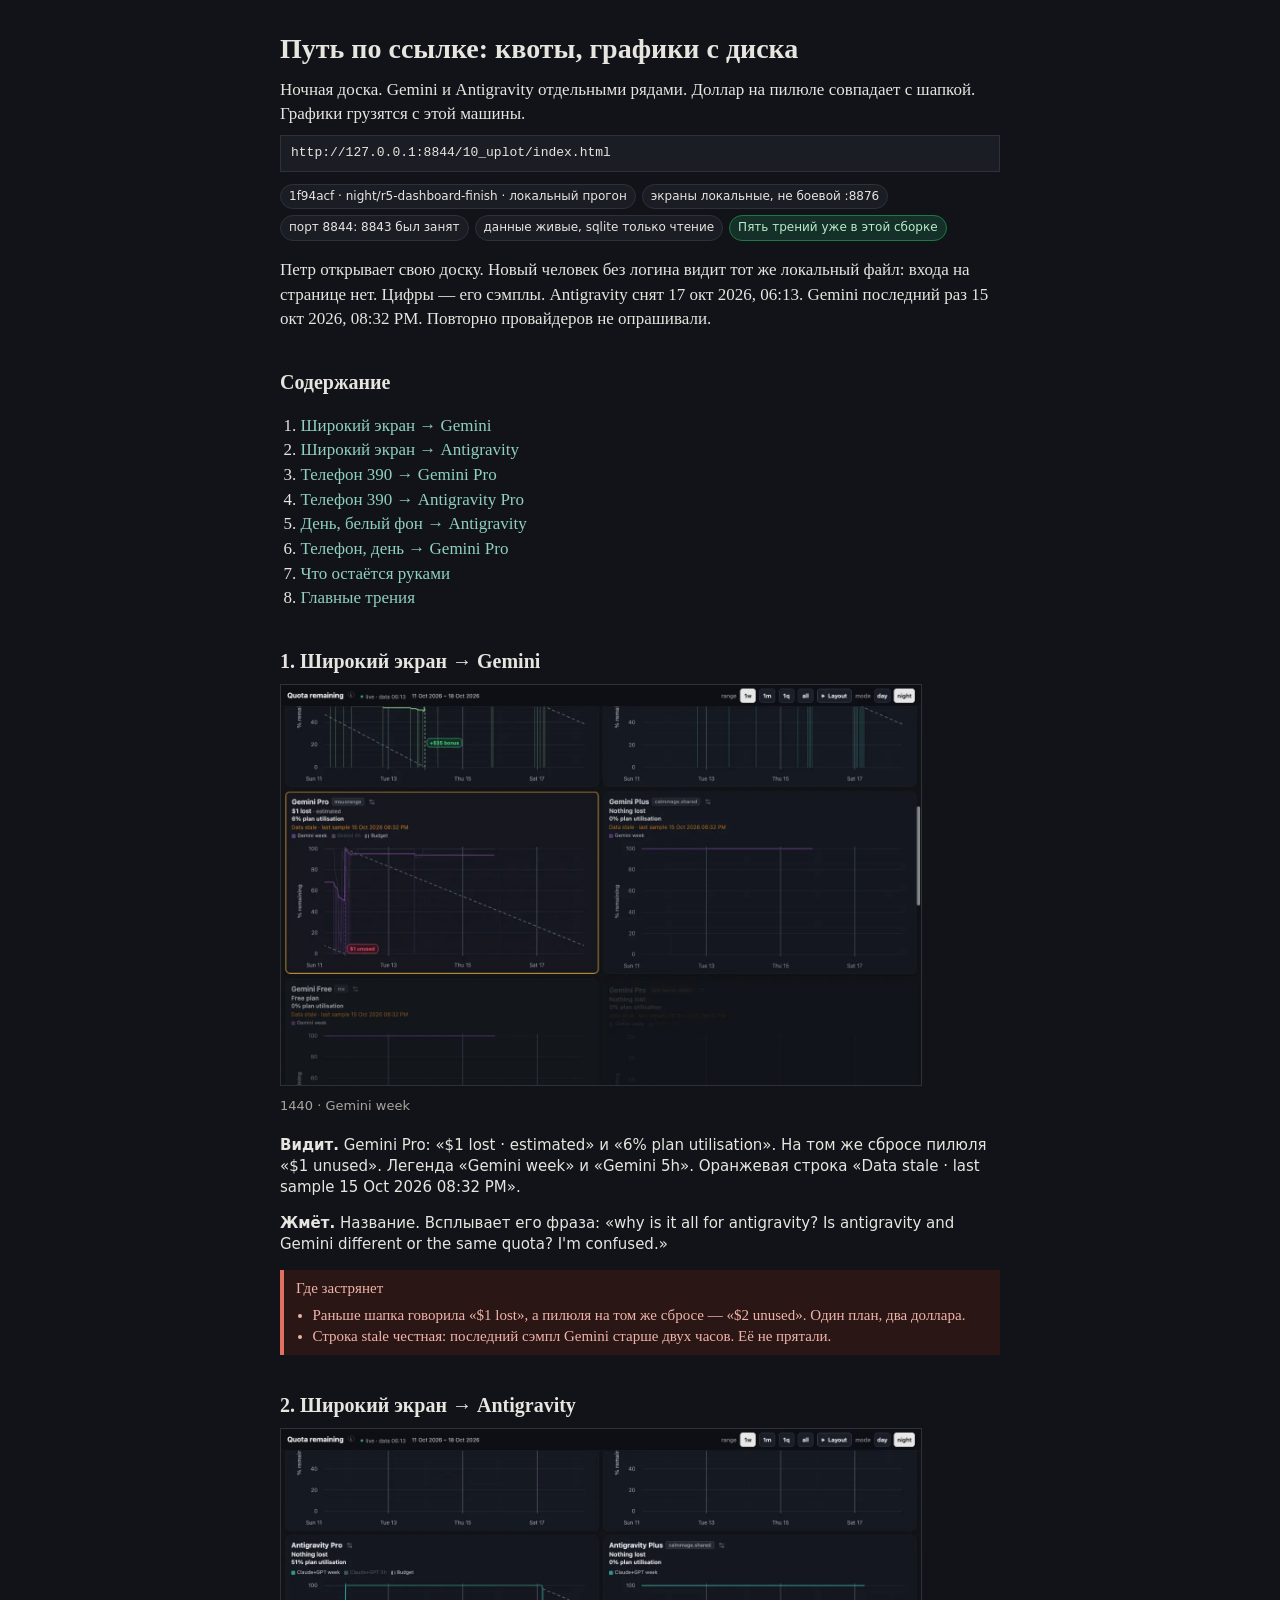
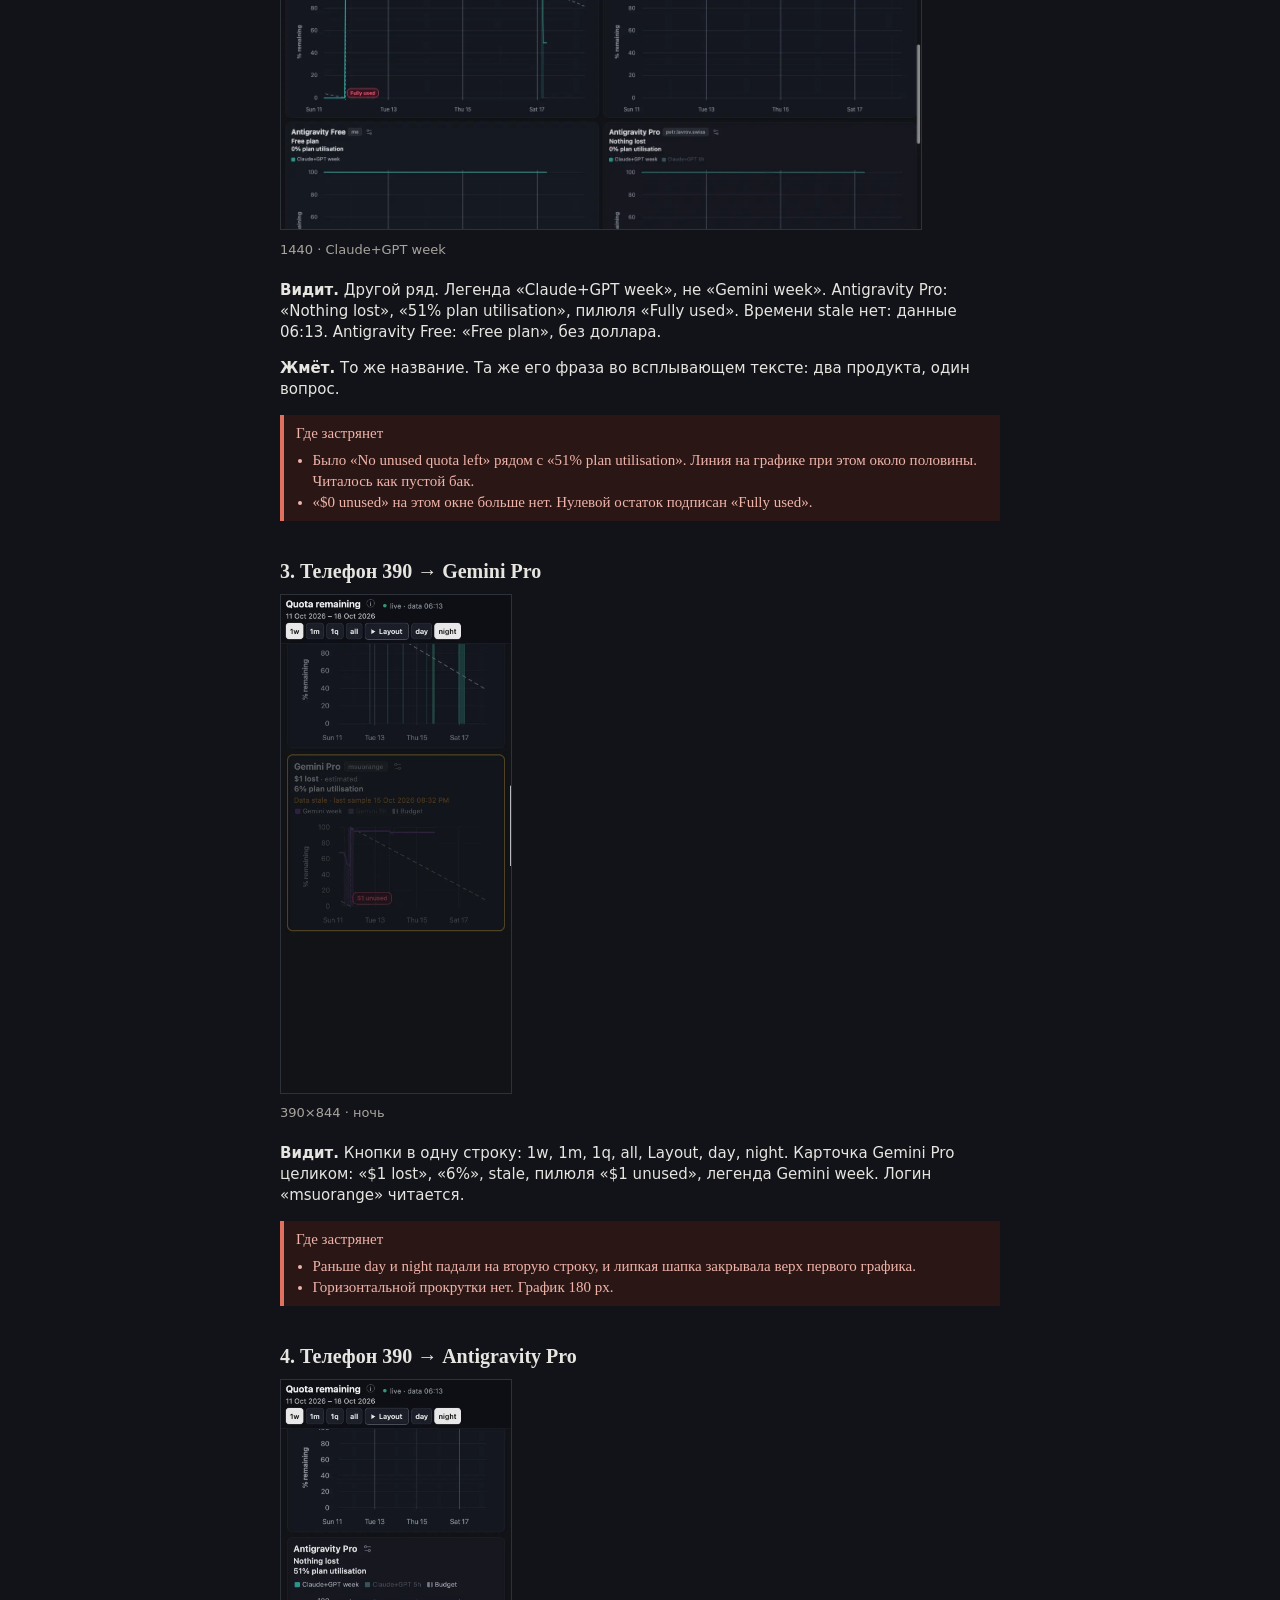
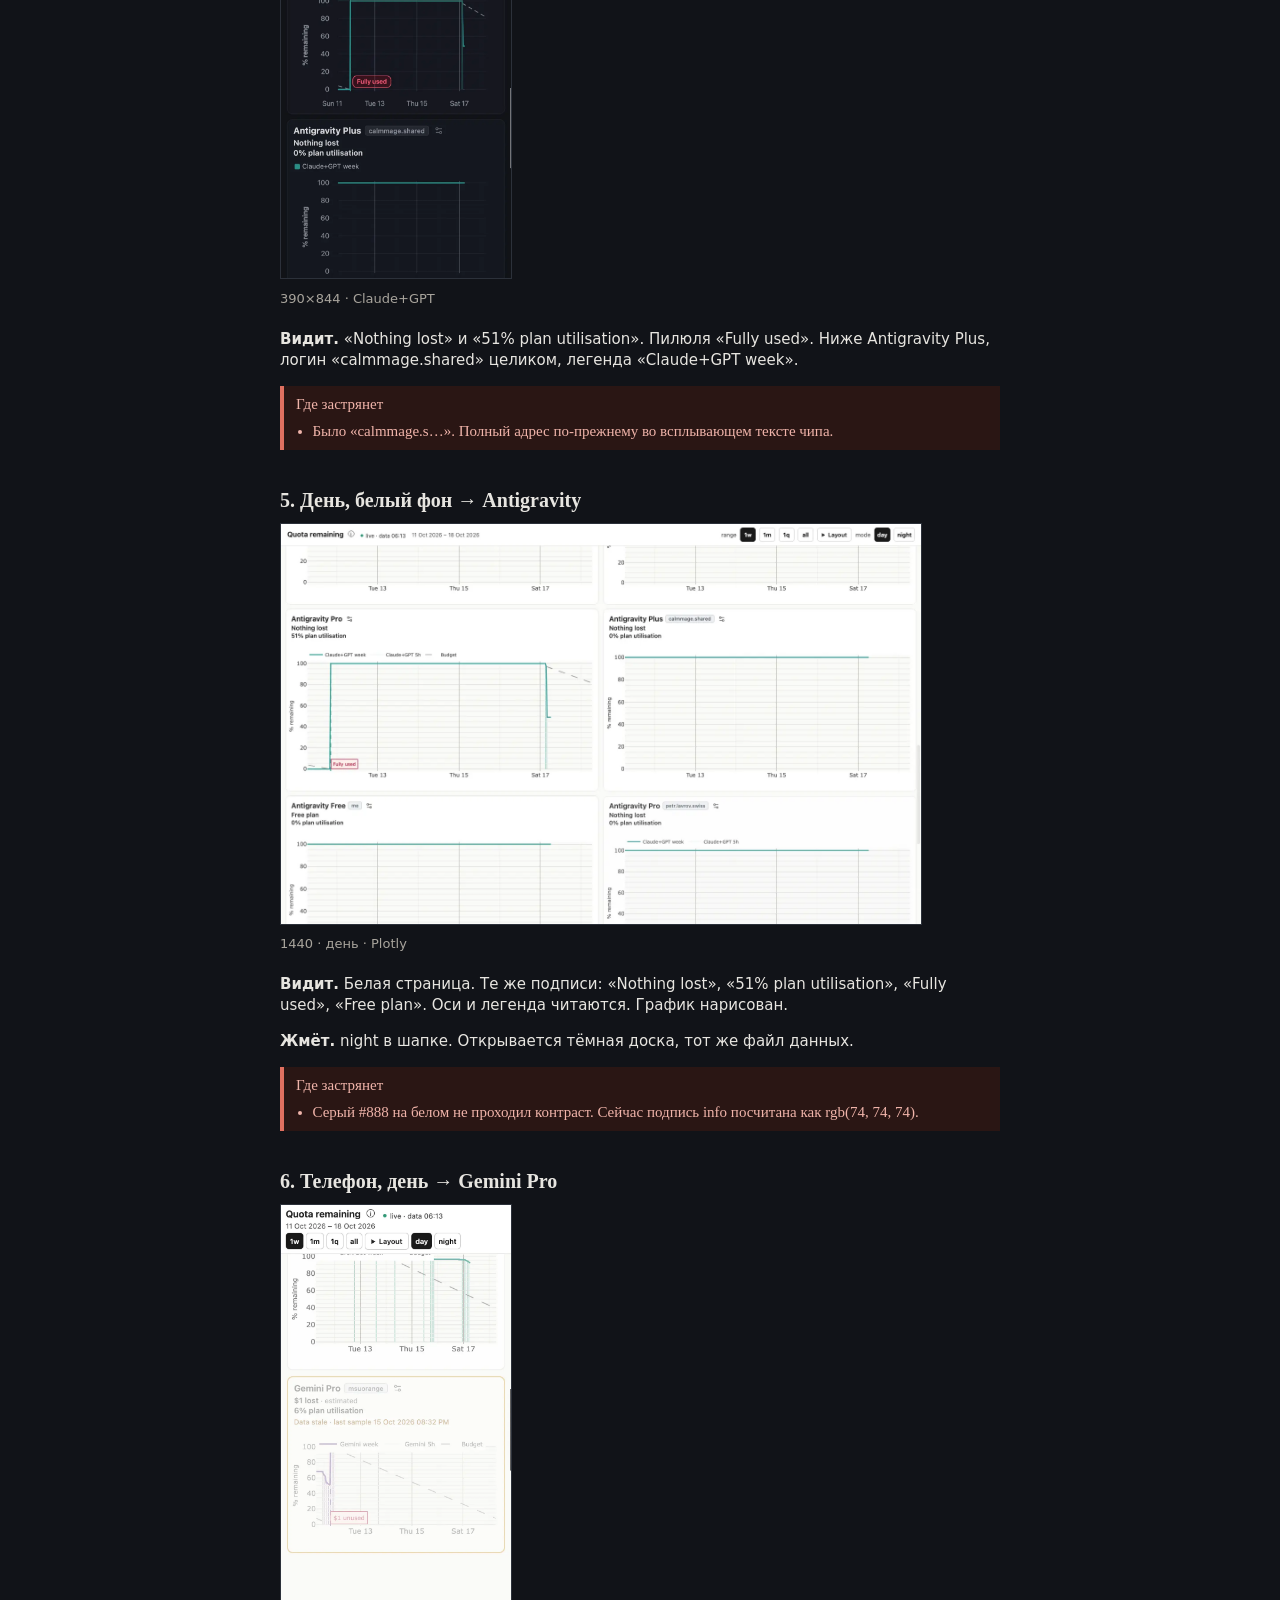
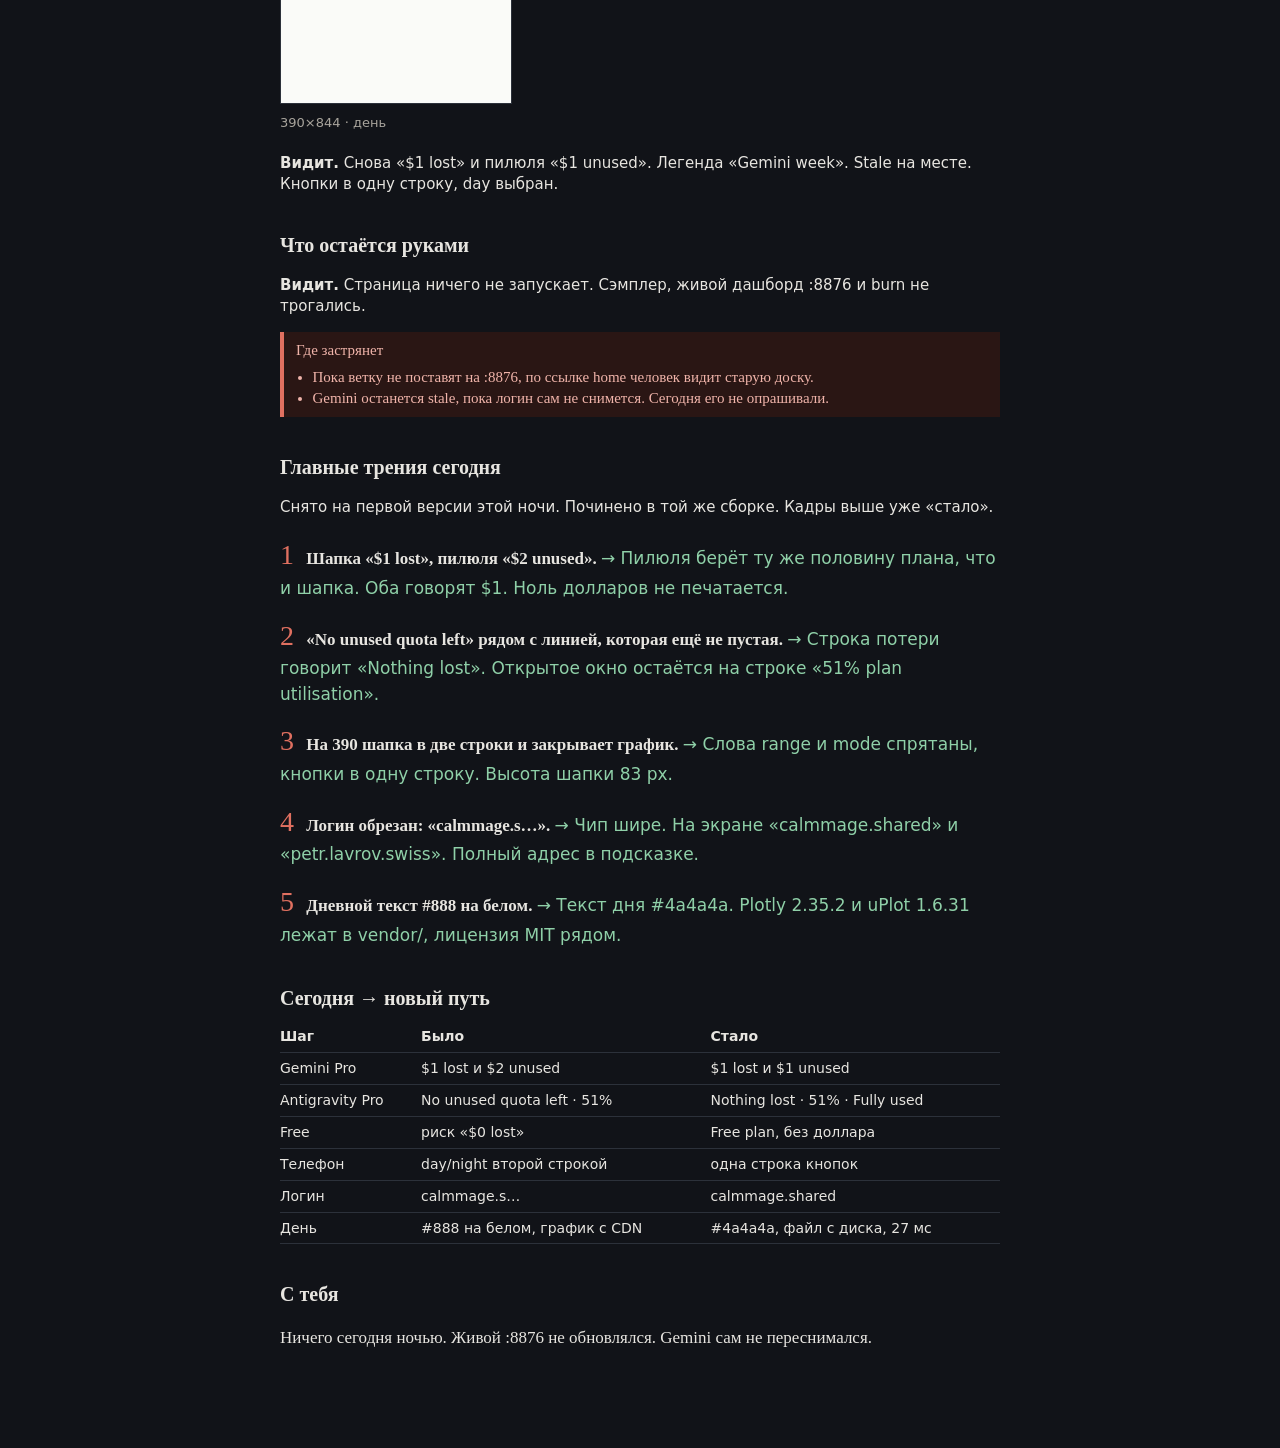
==== commit 6701dfe2: "Name the quota journey commit." ====
--- a/docs/journey/index.html
+++ b/docs/journey/index.html
@@ -41,7 +41,7 @@
 <p class="post">Ночная доска. Gemini и Antigravity отдельными рядами. Доллар на пилюле совпадает с шапкой. Графики грузятся с этой машины.</p>
 <code class="box">http://127.0.0.1:8844/10_uplot/index.html</code>
 <div class="chips">
-  <span class="chip">ветка night/r5-dashboard-finish · локальный прогон</span>
+  <span class="chip">1f94acf · night/r5-dashboard-finish · локальный прогон</span>
   <span class="chip">экраны локальные, не боевой :8876</span>
   <span class="chip">порт 8844: 8843 был занят</span>
   <span class="chip">данные живые, sqlite только чтение</span>
